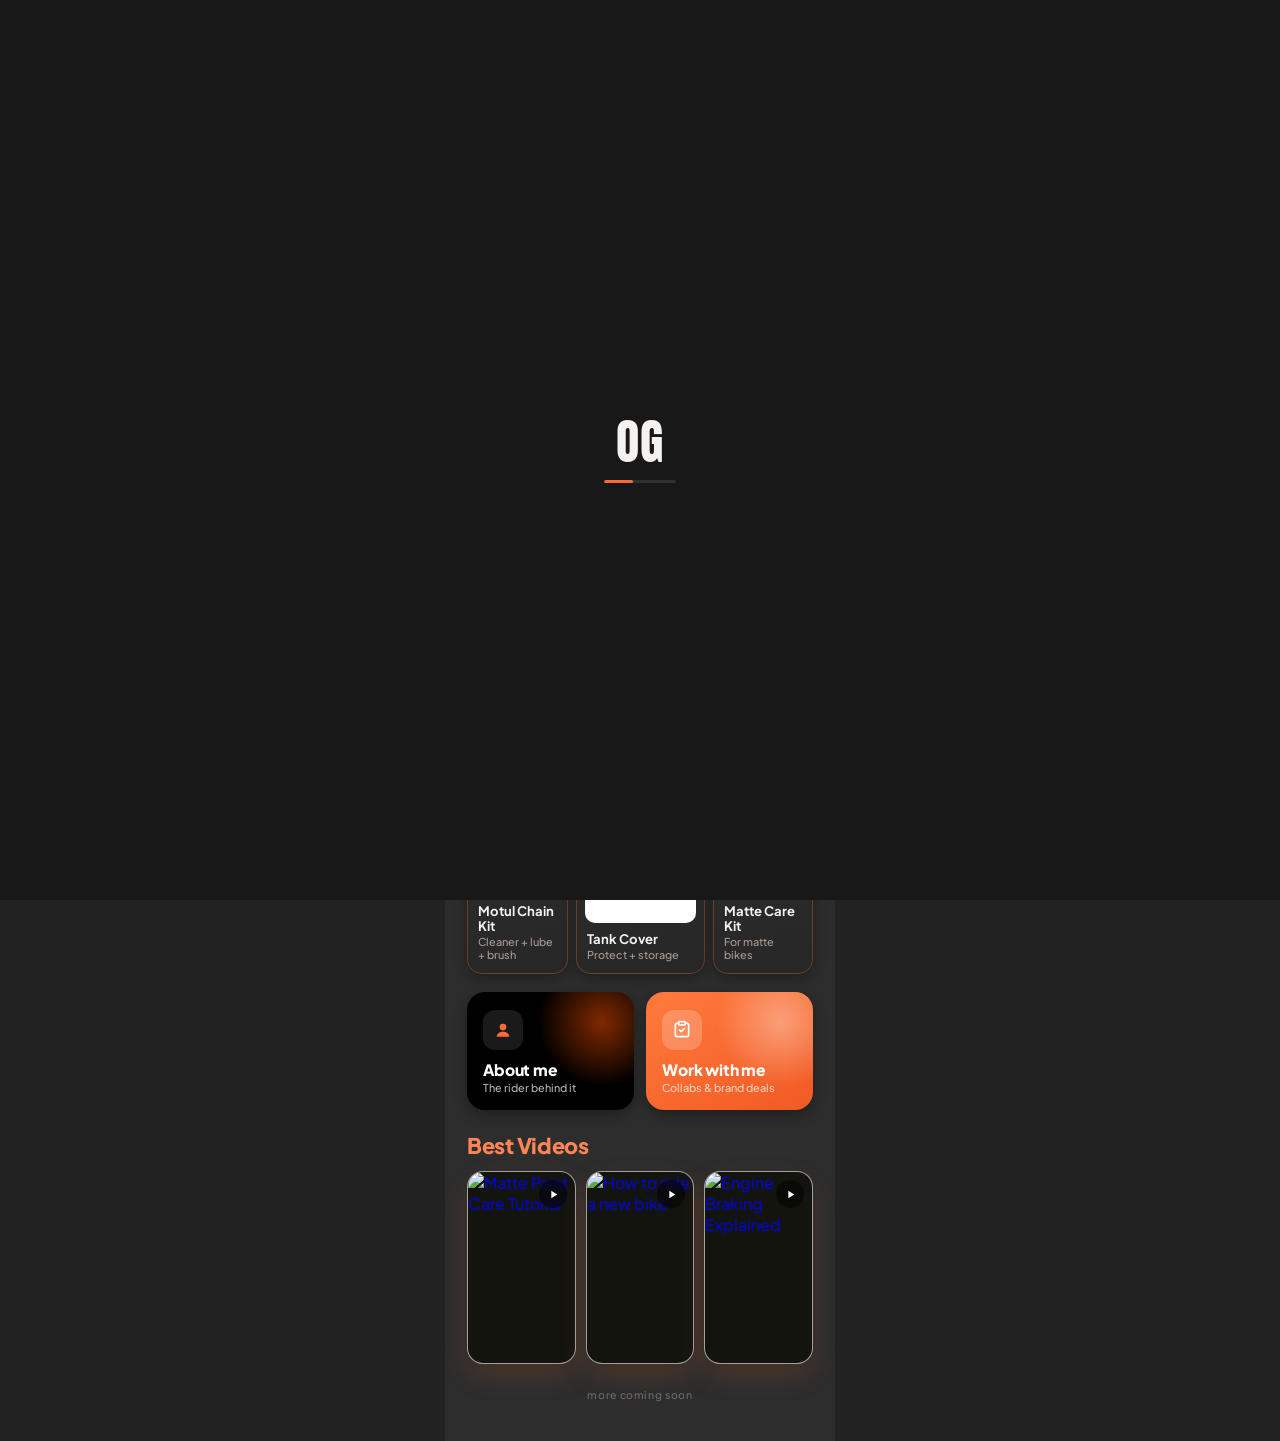
==== src/index.html @ fad9e883 "Add files via upload" ====
<!DOCTYPE html>
<html lang="en">
<head>
<meta charset="UTF-8" />
<meta name="viewport" content="width=device-width, initial-scale=1.0" />
<link rel="stylesheet" href="style.css?v=20261026">
<title>OG Ladka — Links</title>
<meta name="description" content="OG Ladka — bikes, simplified. Gear, guides & links for Indian riders." />
<link rel="preload" as="image" href="images/33-first-service-checklist-og-ladka.webp" fetchpriority="high" />
<link rel="preload" as="image" href="images/33-first-service-checklist-hair.webp" />
<link rel="preconnect" href="https://fonts.googleapis.com" />
<link rel="preconnect" href="https://fonts.gstatic.com" crossorigin />
<link href="https://fonts.googleapis.com/css2?family=Anton&family=Plus+Jakarta+Sans:wght@400;500;600;700;800&display=swap" rel="stylesheet" />
<script async src="https://www.googletagmanager.com/gtag/js?id=G-GYS2RWZJ4T"></script>
<script>
  window.dataLayer = window.dataLayer || [];
  function gtag(){dataLayer.push(arguments);}
  gtag('js', new Date());
  gtag('config', 'G-GYS2RWZJ4T', { send_page_view: true });
</script>
<script>
  (function(c,l,a,r,i,t,y){
    c[a]=c[a]||function(){(c[a].q=c[a].q||[]).push(arguments)};
    t=l.createElement(r);t.async=1;t.src="https://www.clarity.ms/tag/"+i;
    y=l.getElementsByTagName(r)[0];y.parentNode.insertBefore(t,y);
  })(window,document,"clarity","script","xbnj8ij4lf");
</script>
<style id="loader-critical">
  #og-loader{position:fixed;inset:0;z-index:10000;display:grid;place-items:center;align-content:center;gap:14px;background:#fff;transition:opacity .35s ease,visibility .35s ease}
  body[data-theme="dark"] #og-loader{background:#181818}
  #og-loader.done{opacity:0;visibility:hidden}
  html.is-loading,html.is-loading body{overflow:hidden}
</style>
</head>
<body>
<!-- Loading screen: covers the page until the hero images and fonts are ready (app.js removes it) -->
<div id="og-loader" aria-hidden="true"><div class="ogl-mark">OG</div><div class="ogl-bar"><span></span></div></div>
<script>
  /* set the theme before first paint so the loader is the right colour */
  (function () { var hour = new Date().getHours(); var isDay = hour >= 6 && hour < 18;
    document.body.setAttribute("data-theme", isDay ? "light" : "dark");
    document.documentElement.classList.add("is-loading");
    setTimeout(function () { var l = document.getElementById("og-loader");
      if (l) { l.classList.add("done"); document.documentElement.classList.remove("is-loading"); } }, 6500); })();
</script>
<main class="wrap">
<div id="home-panel">

  <!-- ===== HERO ===== -->
  <section class="hero hero-ad festive">
    <!-- NAVRATRI (off): festive bits are tagged .nv; add class="navratri" to <body> to switch them back on -->
    <div class="nv nv-lights" aria-hidden="true"></div>
    <!-- NAVRATRI: garba dancers on both slopes of the arch, behind the photo -->
    <div class="nv garba-ring" aria-hidden="true">
      <svg width="0" height="0" style="position:absolute"><defs><g id="gb-man"><path d="M25 29 Q13.5 25.5 15 10.5" fill="none" stroke="currentColor" stroke-width="4.4" stroke-linecap="round" stroke-linejoin="round"/><path d="M35 29 Q46.5 25.5 45 10.5" fill="none" stroke="currentColor" stroke-width="4.4" stroke-linecap="round" stroke-linejoin="round"/><path d="M13 13 L33.5 -6.5" fill="none" stroke="currentColor" stroke-width="2.4" stroke-linecap="round"/><path d="M47 13 L26.5 -6.5" fill="none" stroke="currentColor" stroke-width="2.4" stroke-linecap="round"/><circle cx="30" cy="20" r="6"/><path d="M22.6 18.5 C22 10.5 26 8 30.5 8 C36 8 39 11 38.6 18 C35 15.5 26 15.5 22.6 18.5 Z"/><path d="M23.5 12.5 C17 12.5 14 16.5 13.5 23 C16.5 19.5 19.5 17.5 23.5 17.2 Z"/><path d="M23.5 27 Q30 24.5 36.5 27 L35 44 L25 44 Z"/><path d="M25 42.5 L35 42.5 C39.5 49 43.5 55 47.5 63 Q42.5 60.5 38.5 63.5 Q34 61 30 64 Q25.5 61 21.5 64 Q17 61 12.5 63.5 C16.5 55 20.5 49 25 42.5 Z"/><path d="M27 62 L25 76 L26.5 89.5" fill="none" stroke="currentColor" stroke-width="5" stroke-linecap="round" stroke-linejoin="round"/><path d="M33.5 62 L42.5 70.5 L37.5 79.5" fill="none" stroke="currentColor" stroke-width="5" stroke-linecap="round" stroke-linejoin="round"/><path d="M26.5 89.5 L31.5 90" fill="none" stroke="currentColor" stroke-width="4" stroke-linecap="round"/><path d="M37.5 79.5 L41.5 82.5" fill="none" stroke="currentColor" stroke-width="4" stroke-linecap="round"/></g><g id="gb-woman"><path d="M25 29 Q13.5 25.5 15 10.5" fill="none" stroke="currentColor" stroke-width="4.4" stroke-linecap="round" stroke-linejoin="round"/><path d="M35 29 Q46.5 25.5 45 10.5" fill="none" stroke="currentColor" stroke-width="4.4" stroke-linecap="round" stroke-linejoin="round"/><path d="M13 13 L33.5 -6.5" fill="none" stroke="currentColor" stroke-width="2.4" stroke-linecap="round"/><path d="M47 13 L26.5 -6.5" fill="none" stroke="currentColor" stroke-width="2.4" stroke-linecap="round"/><circle cx="30.5" cy="19" r="6.2"/><circle cx="24.6" cy="16.2" r="3.3"/><path d="M24 26.5 Q30 24 36 26.5 L34 42.5 L26 42.5 Z"/><path d="M26 41 L34 41 C42 52 50 64 57 79 Q52.5 78.5 48.5 82 Q43.5 80 39 84.5 Q34 82.5 29.5 86.5 Q24.5 84.5 20 87.5 Q15 86 10.5 88.5 Q7 87.5 3 89 C9 70 17 54 26 41 Z"/></g></defs></svg>
      <span class="gd gd-l1"><svg viewBox="0 -10 60 106"><use href="#gb-man"/></svg></span>
      <span class="gd gd-l2"><svg viewBox="0 -10 60 106"><use href="#gb-woman" transform="matrix(-1 0 0 1 60 0)"/></svg></span>
      <span class="gd gd-l3"><svg viewBox="0 -10 60 106"><use href="#gb-man"/></svg></span>
      <span class="gd gd-r1"><svg viewBox="0 -10 60 106"><use href="#gb-man" transform="matrix(-1 0 0 1 60 0)"/></svg></span>
      <span class="gd gd-r2"><svg viewBox="0 -10 60 106"><use href="#gb-woman"/></svg></span>
      <span class="gd gd-r3"><svg viewBox="0 -10 60 106"><use href="#gb-man" transform="matrix(-1 0 0 1 60 0)"/></svg></span>
    </div>
    <!-- HERO = latest video. Change the headline, image and reel link for each new video (ad-top--left = left-aligned type),
         and add the video to the Video Links page. -->
    <div class="ad-top ad-top--left">
      <p class="ad-head">
        <span class="ad-l1">Your first service</span>
        <span class="ad-l2">checklist</span>
      </p>
      <a class="ad-cta" href="https://www.instagram.com/reel/De69I2npkMJ/" target="_blank" rel="noopener" data-label="Hero: Watch Latest Reel" data-category="Hero">
        Watch latest reel
        <svg viewBox="0 0 24 24" aria-hidden="true"><path d="M8 5.5v13l11-6.5z"/></svg>
      </a>
    </div>
    <div class="hero-smoke" aria-hidden="true">
      <span class="smoke s1"></span>
      <span class="smoke s2"></span>
      <span class="smoke s3"></span>
      <span class="smoke s4"></span>
    </div>
    <span class="hero-glow" aria-hidden="true"></span>
    <div class="ad-figure">
      <img class="ad-photo" fetchpriority="high" src="images/33-first-service-checklist-og-ladka.webp" alt="Hemansu Singh holding a checklist beside his Royal Enfield Classic 350" />
      <img class="ad-hair" fetchpriority="high" src="images/33-first-service-checklist-hair.webp" alt="" aria-hidden="true" />
    </div>
    <nav class="home-socials">
      <a href="https://instagram.com/ogladkaa" target="_blank" rel="noopener" data-label="Social: Instagram" data-category="Social" aria-label="Instagram"><svg viewBox="0 0 24 24" fill="none" stroke="currentColor" stroke-width="2" stroke-linecap="round" stroke-linejoin="round"><rect x="2" y="2" width="20" height="20" rx="5"/><circle cx="12" cy="12" r="4"/><circle cx="17.5" cy="6.5" r="1.2" fill="currentColor" stroke="none"/></svg></a>
      <a href="https://www.youtube.com/@Ogladkaa" target="_blank" rel="noopener" data-label="Social: YouTube" data-category="Social" aria-label="YouTube"><svg width="24" height="24" viewBox="0 0 24 24" fill="currentColor"><path d="M23.5 6.2a3.02 3.02 0 00-2.12-2.14C19.5 3.55 12 3.55 12 3.55s-7.5 0-9.38.51A3.02 3.02 0 00.5 6.2C0 8.08 0 12 0 12s0 3.92.5 5.8a3.02 3.02 0 002.12 2.14c1.88.51 9.38.51 9.38.51s7.5 0 9.38-.51a3.02 3.02 0 002.12-2.14C24 15.92 24 12 24 12s0-3.92-.5-5.8zM9.55 15.57V8.43L15.82 12l-6.27 3.57z"/></svg></a>
    </nav>
    <nav class="home-ask">
      <a href="#question" onclick="showQuestion(event)" data-label="Nav: Ask a Question" data-category="Navigation" aria-label="Ask a question"><svg viewBox="0 0 24 24" fill="none" stroke="currentColor" stroke-width="2.2" stroke-linecap="round" stroke-linejoin="round"><path d="M9.5 9a2.5 2.5 0 013.5-2.3c1 .4 1.5 1.3 1.5 2.3 0 1.7-2.5 2-2.5 4"/><circle cx="12" cy="17.5" r="0.6" fill="currentColor" stroke="none"/></svg></a>
    </nav>
  </section>

  <!-- ===== PEACH SHEET with center ARCH ===== -->
  <div class="arch" aria-hidden="true">
    <svg width="24" height="24" viewBox="0 0 440 120" preserveAspectRatio="none">
      <path d="M0,120 L0,110 Q220,-40 440,110 L440,120 Z" fill="#ffd9c7"/>
    </svg>
    <!-- NAVRATRI: marigold swags tied along the arch, same style as the top toran -->
    <svg class="nv arch-garland" viewBox="0 0 440 120" preserveAspectRatio="none">
      <path class="g-o" d="M0,110 Q44,110 88,62 M88,62 Q132,74 176,38 M176,38 Q220,62 264,38 M264,38 Q308,74 352,62 M352,62 Q396,110 440,110"/>
      <path class="g-y" d="M0,110 Q44,110 88,62 M88,62 Q132,74 176,38 M176,38 Q220,62 264,38 M264,38 Q308,74 352,62 M352,62 Q396,110 440,110"/>
      <path class="g-c" d="M0,110 Q44,110 88,62 M88,62 Q132,74 176,38 M176,38 Q220,62 264,38 M264,38 Q308,74 352,62 M352,62 Q396,110 440,110"/>
    </svg>
    <span class="nv arch-knot k1"><svg viewBox="-8 -6 16 24"><path transform="rotate(-14)" d="M0 2C-3.2 6-3.2 12 0 16C3.2 12 3.2 6 0 2Z" fill="#5C8A3A"/><path transform="rotate(14)" d="M0 2C-3.2 6-3.2 12 0 16C3.2 12 3.2 6 0 2Z" fill="#5C8A3A"/><circle r="3.6" fill="#E9562B"/></svg></span>
    <span class="nv arch-knot k2"><svg viewBox="-8 -6 16 24"><path transform="rotate(-14)" d="M0 2C-3.2 6-3.2 12 0 16C3.2 12 3.2 6 0 2Z" fill="#5C8A3A"/><path transform="rotate(14)" d="M0 2C-3.2 6-3.2 12 0 16C3.2 12 3.2 6 0 2Z" fill="#5C8A3A"/><circle r="3.6" fill="#E9562B"/></svg></span>
    <span class="nv arch-knot k3"><svg viewBox="-8 -6 16 24"><path transform="rotate(-14)" d="M0 2C-3.2 6-3.2 12 0 16C3.2 12 3.2 6 0 2Z" fill="#5C8A3A"/><path transform="rotate(14)" d="M0 2C-3.2 6-3.2 12 0 16C3.2 12 3.2 6 0 2Z" fill="#5C8A3A"/><circle r="3.6" fill="#E9562B"/></svg></span>
    <span class="nv arch-knot k4"><svg viewBox="-8 -6 16 24"><path transform="rotate(-14)" d="M0 2C-3.2 6-3.2 12 0 16C3.2 12 3.2 6 0 2Z" fill="#5C8A3A"/><path transform="rotate(14)" d="M0 2C-3.2 6-3.2 12 0 16C3.2 12 3.2 6 0 2Z" fill="#5C8A3A"/><circle r="3.6" fill="#E9562B"/></svg></span>
  </div>
  <section class="sheet">
    <div class="sheet-tex" aria-hidden="true"></div>

    <div class="identity reveal">
      <h1 class="id-name">Hemansu Singh</h1>
      <p class="id-role">Automotive content creator · Bengaluru</p>
      <div class="id-bottom">
        <div class="id-stats">
          <span class="stat">
            <svg width="24" height="24" class="stat-ico" viewBox="0 0 24 24" fill="currentColor"><circle cx="12" cy="8" r="4.2"/><path d="M4 20c0-4 3.6-6.5 8-6.5s8 2.5 8 6.5z"/></svg>
            <b class="live-count" data-start="76965" data-step="1" data-interval="5000">0</b>
          </span>
          <span class="stat-dot"></span>
          <span class="stat">
            <svg class="stat-ico stat-ico-green" viewBox="0 0 24 24" fill="none" stroke="currentColor" stroke-width="2.4" stroke-linecap="round" stroke-linejoin="round"><path d="M3 17l5-5 3 3 5-6"/><path d="M17 6h4v4"/></svg>
            <b class="count" data-target="2200000" data-suffix="M" data-div="1000000" data-decimals="1">0</b>
          </span>
          <span class="stat-dot"></span>
          <span class="stat">
            <svg class="stat-ico" viewBox="0 0 24 24" fill="none" stroke="currentColor" stroke-width="1.7" stroke-linecap="round" stroke-linejoin="round"><circle cx="5" cy="16.5" r="3.3"/><circle cx="19" cy="16.5" r="3.3"/><path d="M5 16.5l3-5.5h6.5l1.5 3"/><path d="M8 11l-1.3-2.3H4.5"/><path d="M14.5 11h3l1.5 5.5"/><path d="M14.5 11l1.5-2.5h2.2"/></svg>
            <b class="count" data-target="5" data-suffix="+ yrs">0</b>
          </span>
        </div>
        <a class="offer-btn" href="#video-links" onclick="showAnnouncement(event)" data-label="Nav: Video Links" data-category="Video Links" aria-label="Links from my videos"><svg viewBox="0 0 24 24" fill="none" stroke="currentColor" stroke-width="2.2" stroke-linecap="round" stroke-linejoin="round" aria-hidden="true"><path d="M10 13.5a4.5 4.5 0 006.4.2l2.8-2.8a4.5 4.5 0 00-6.4-6.4l-1.2 1.2"/><path d="M14 10.5a4.5 4.5 0 00-6.4-.2l-2.8 2.8a4.5 4.5 0 006.4 6.4l1.2-1.2"/></svg></a>
      </div>
    </div>

    <!-- FEATURE: Guide -->
    <a class="guide-btn reveal" href="#guide-access" onclick="showAccess(event)" data-label="Guide: Unlock Free Guide" data-category="Guide">
      <span class="corner-bow" aria-hidden="true">
        <span class="cb-loop cb-loop-l"></span>
        <span class="cb-loop cb-loop-r"></span>
        <span class="cb-tail cb-tail-l"></span>
        <span class="cb-tail cb-tail-r"></span>
        <span class="cb-knot"></span>
      </span>
      <span class="guide-txt">
        <span class="guide-eyebrow">For new riders</span>
        <span class="guide-t">Unlock your free guide</span>
        <span class="guide-s">The basics every new rider should know</span>
      </span>
    </a>

    <!-- SHOP -->
    <div class="sec-head reveal">
      <div class="sec-head-txt">
        <h2>Shop</h2>
      </div>
      <a class="pill" href="#shop" onclick="showShop(event)" data-label="Nav: Shop" data-category="Navigation"><span class="chev"><svg width="24" height="24" viewBox="0 0 24 24"><path d="M9 6l6 6-6 6"/></svg></span></a>
    </div>

    <div class="bento reveal">
      <a class="tile" href="https://amzn.to/4uI1OPM" target="_blank" rel="noopener sponsored" data-label="Product: Motul Chain Kit" data-category="Shop">
        <div class="pimg"><img loading="lazy" decoding="async" src="images/02-motul-chain-cleaner-and-lube.webp" alt="Motul chain cleaner and lube" /></div>
        <div class="tinfo"><div class="ttl">Motul Chain Kit</div><div class="sub">Cleaner + lube + brush</div></div>
      </a>
      <a class="tile" href="https://amzn.to/4txp7uK" target="_blank" rel="noopener sponsored" data-label="Product: Tank Cover" data-category="Shop">
        <div class="pimg"><img loading="lazy" decoding="async" src="images/03-motorcycle-tank-cover.webp" alt="Motorcycle tank cover" /></div>
        <div class="tinfo"><div class="ttl">Tank Cover</div><div class="sub">Protect + storage</div></div>
      </a>
      <a class="tile" href="https://shorturl.at/6VX7N" target="_blank" rel="noopener sponsored" data-label="Product: Matte Care Kit" data-category="Shop">
        <div class="pimg"><img loading="lazy" decoding="async" src="images/04-wavex-matte-finish-kit.webp" alt="Wavex matte finish kit" /></div>
        <div class="tinfo"><div class="ttl">Matte Care Kit</div><div class="sub">For matte bikes</div></div>
      </a>
    </div>

    <!-- DUAL: About + Reels bento row -->
    <div class="dual-row reveal">
      <a class="mini-card mini-about" href="#about" onclick="showAbout(event)" data-label="Nav: About Me" data-category="Navigation">
        <span class="mini-glow" aria-hidden="true"></span>
        <span class="mini-ico">
          <svg width="24" height="24" viewBox="0 0 24 24" fill="currentColor"><circle cx="12" cy="8.5" r="4"/><path d="M4.5 20c0-3.6 3.4-6 7.5-6s7.5 2.4 7.5 6z"/></svg>
        </span>
        <span class="mini-label">About me</span>
        <span class="mini-sub">The rider behind it</span>
      </a>
      <a class="mini-card mini-work" href="#work" onclick="showWork(event)" data-label="Nav: Work With Me" data-category="Navigation">
        <span class="mini-glow" aria-hidden="true"></span>
        <span class="mini-ico">
          <svg viewBox="0 0 24 24" fill="none" stroke="currentColor" stroke-width="2" stroke-linecap="round" stroke-linejoin="round"><path d="M16 4h2a2 2 0 012 2v12a2 2 0 01-2 2H6a2 2 0 01-2-2V6a2 2 0 012-2h2"/><rect x="8" y="2" width="8" height="4" rx="1"/><path d="M9 12l2 2 4-4"/></svg>
        </span>
        <span class="mini-label">Work with me</span>
        <span class="mini-sub">Collabs &amp; brand deals</span>
      </a>
    </div>

    <div class="sec-head reveal">
      <div class="sec-head-txt">
        <h2>Best Videos</h2>
      </div>
    </div>

    <div class="vids-grid reveal">
      <a class="vid" href="https://www.instagram.com/reel/DVObL38CSEV/" target="_blank" rel="noopener" data-label="Video: Matte Paint Care" data-category="Video">
        <div class="thumb"><img loading="lazy" decoding="async" src="images/05-matte-paint-care-tutorial.webp" alt="Matte Paint Care Tutorial" />
          <span class="play"><svg width="24" height="24" viewBox="0 0 24 24"><path d="M8 5v14l11-7z"/></svg></span></div>
      </a>
      <a class="vid" href="https://www.instagram.com/reel/DV82v9BjSC2/" target="_blank" rel="noopener" data-label="Video: How to Ride a New Bike" data-category="Video">
        <div class="thumb"><img loading="lazy" decoding="async" src="images/06-how-to-ride-a-new-bike.webp" alt="How to ride a new bike" />
          <span class="play"><svg width="24" height="24" viewBox="0 0 24 24"><path d="M8 5v14l11-7z"/></svg></span></div>
      </a>
      <a class="vid" href="https://www.instagram.com/reel/DUyRCN9Es59/" target="_blank" rel="noopener" data-label="Video: Engine Braking Explained" data-category="Video">
        <div class="thumb"><img loading="lazy" decoding="async" src="images/07-engine-braking-explained.webp" alt="Engine Braking Explained" />
          <span class="play"><svg width="24" height="24" viewBox="0 0 24 24"><path d="M8 5v14l11-7z"/></svg></span></div>
      </a>
    </div>

    <p class="foot foot-soon"><span class="nv-off">more coming soon</span><span class="nv nv-greet">Happy Navratri, riders!</span></p>
  </section>

</div>

<!-- ===== ACCESS / GUIDE FORM PANEL ===== -->
<div id="access-panel">
  <div class="nv nv-lights" aria-hidden="true"></div>
  <a class="guide-back" href="#home" onclick="showHome(event)" data-label="Nav: Back to Home" data-category="Navigation"><svg width="24" height="24" viewBox="0 0 24 24"><path d="M15 18l-6-6 6-6"/></svg> Back to home</a>
  <div id="access-form">
    <div class="access-hero reveal"><div class="eyebrow">Free Guide</div><h2>Get your free beginner's guide</h2><p>I'll send the guide straight to your email.</p></div>
    <div class="field reveal"><label>Name <span class="req">*</span></label><input type="text" id="f-name" placeholder="Your name" autocomplete="name" /><div class="err">Please enter your name.</div></div>
    <div class="field reveal"><label>Email <span class="req">*</span></label><input type="email" id="f-email" placeholder="you@gmail.com" autocomplete="email" /><div class="err">Please enter a valid Gmail address (ending in @gmail.com).</div></div>
    <div class="field reveal"><label>Bike Brand &amp; Model <span class="req">*</span></label><input type="text" id="f-bike" placeholder="e.g. Royal Enfield Classic 350" /><div class="err">Please enter your bike brand and model.</div></div>
    <button class="submit-btn reveal" id="f-submit" disabled onclick="submitAccess()" data-label="Guide: Submit Request" data-category="Guide">Get My Free Guide</button>
  </div>
  <div id="access-success">
    <div class="check"><svg width="24" height="24" viewBox="0 0 24 24"><path d="M5 13l4 4L19 7"/></svg></div>
    <h2>You're all set! &#127949;</h2>
    <p>Your guide is on its way — check <span class="email-hl" id="success-email">your inbox</span> in a few minutes.</p>
    <p>If you don't see it, take a peek in your spam or Promotions tab.</p>
  </div>
</div>

<!-- ===== ABOUT PANEL ===== -->
<div id="about-panel">
  <section class="hero hero-about festive">
    <div class="nv nv-lights" aria-hidden="true"></div>
    <span class="hero-watermark" aria-hidden="true">OG</span>
    <div class="hero-smoke" aria-hidden="true">
      <span class="smoke s1"></span>
      <span class="smoke s2"></span>
      <span class="smoke s3"></span>
      <span class="smoke s4"></span>
    </div>
    <span class="hero-glow about-glow-layer" aria-hidden="true"></span>
    <img loading="lazy" decoding="async" class="about-photo" src="images/08-hemansu-singh-og-ladka.webp" alt="Hemansu Singh — OG Ladka" />
    <nav class="about-socials">
      <a href="#home" onclick="showHome(event)" data-label="Nav: Back to Home" data-category="Navigation" aria-label="Back"><svg viewBox="0 0 24 24" fill="none" stroke="currentColor" stroke-width="2.2" stroke-linecap="round" stroke-linejoin="round"><path d="M15 18l-6-6 6-6"/></svg></a>
      <a href="https://instagram.com/ogladkaa" target="_blank" rel="noopener" data-label="Social: Instagram" data-category="Social" aria-label="Instagram"><svg viewBox="0 0 24 24" fill="none" stroke="currentColor" stroke-width="2" stroke-linecap="round" stroke-linejoin="round"><rect x="2" y="2" width="20" height="20" rx="5"/><circle cx="12" cy="12" r="4"/><circle cx="17.5" cy="6.5" r="1.2" fill="currentColor" stroke="none"/></svg></a>
      <a href="https://www.youtube.com/@Ogladkaa" target="_blank" rel="noopener" data-label="Social: YouTube" data-category="Social" aria-label="YouTube"><svg width="24" height="24" viewBox="0 0 24 24" fill="currentColor"><path d="M23.5 6.2a3.02 3.02 0 00-2.12-2.14C19.5 3.55 12 3.55 12 3.55s-7.5 0-9.38.51A3.02 3.02 0 00.5 6.2C0 8.08 0 12 0 12s0 3.92.5 5.8a3.02 3.02 0 002.12 2.14c1.88.51 9.38.51 9.38.51s7.5 0 9.38-.51a3.02 3.02 0 002.12-2.14C24 15.92 24 12 24 12s0-3.92-.5-5.8zM9.55 15.57V8.43L15.82 12l-6.27 3.57z"/></svg></a>
    </nav>
    <nav class="home-ask about-ask">
      <a href="#question" onclick="showQuestion(event)" data-label="Nav: Ask a Question" data-category="Navigation" aria-label="Ask a question"><svg viewBox="0 0 24 24" fill="none" stroke="currentColor" stroke-width="2.2" stroke-linecap="round" stroke-linejoin="round"><path d="M9.5 9a2.5 2.5 0 013.5-2.3c1 .4 1.5 1.3 1.5 2.3 0 1.7-2.5 2-2.5 4"/><circle cx="12" cy="17.5" r="0.6" fill="currentColor" stroke="none"/></svg></a>
    </nav>
    <div class="about-arch" aria-hidden="true">
      <svg width="24" height="24" viewBox="0 0 440 120" preserveAspectRatio="none">
        <path d="M0,120 L0,110 Q220,-40 440,110 L440,120 Z" fill="#ffd9c7"/>
      </svg>
      <svg class="nv arch-garland" viewBox="0 0 440 120" preserveAspectRatio="none">
        <path class="g-o" d="M0,110 Q44,110 88,62 M88,62 Q132,74 176,38 M176,38 Q220,62 264,38 M264,38 Q308,74 352,62 M352,62 Q396,110 440,110"/>
        <path class="g-y" d="M0,110 Q44,110 88,62 M88,62 Q132,74 176,38 M176,38 Q220,62 264,38 M264,38 Q308,74 352,62 M352,62 Q396,110 440,110"/>
        <path class="g-c" d="M0,110 Q44,110 88,62 M88,62 Q132,74 176,38 M176,38 Q220,62 264,38 M264,38 Q308,74 352,62 M352,62 Q396,110 440,110"/>
      </svg>
      <span class="nv arch-knot k1"><svg viewBox="-8 -6 16 24"><path transform="rotate(-14)" d="M0 2C-3.2 6-3.2 12 0 16C3.2 12 3.2 6 0 2Z" fill="#5C8A3A"/><path transform="rotate(14)" d="M0 2C-3.2 6-3.2 12 0 16C3.2 12 3.2 6 0 2Z" fill="#5C8A3A"/><circle r="3.6" fill="#E9562B"/></svg></span>
      <span class="nv arch-knot k2"><svg viewBox="-8 -6 16 24"><path transform="rotate(-14)" d="M0 2C-3.2 6-3.2 12 0 16C3.2 12 3.2 6 0 2Z" fill="#5C8A3A"/><path transform="rotate(14)" d="M0 2C-3.2 6-3.2 12 0 16C3.2 12 3.2 6 0 2Z" fill="#5C8A3A"/><circle r="3.6" fill="#E9562B"/></svg></span>
      <span class="nv arch-knot k3"><svg viewBox="-8 -6 16 24"><path transform="rotate(-14)" d="M0 2C-3.2 6-3.2 12 0 16C3.2 12 3.2 6 0 2Z" fill="#5C8A3A"/><path transform="rotate(14)" d="M0 2C-3.2 6-3.2 12 0 16C3.2 12 3.2 6 0 2Z" fill="#5C8A3A"/><circle r="3.6" fill="#E9562B"/></svg></span>
      <span class="nv arch-knot k4"><svg viewBox="-8 -6 16 24"><path transform="rotate(-14)" d="M0 2C-3.2 6-3.2 12 0 16C3.2 12 3.2 6 0 2Z" fill="#5C8A3A"/><path transform="rotate(14)" d="M0 2C-3.2 6-3.2 12 0 16C3.2 12 3.2 6 0 2Z" fill="#5C8A3A"/><circle r="3.6" fill="#E9562B"/></svg></span>
    </div>
  </section>

  <section class="sheet about-sheet">
    <div class="sheet-tex" aria-hidden="true"></div>

    <h1 class="about-greet reveal">Glad you're here.</h1>

    <div class="intro-card reveal">
      <p>I started OG Ladka because most riders never get straight answers about their bikes. So I made this space — simple maintenance tips, honest gear reviews, and everything I wish someone had told me when I started riding.</p>
      <p>Hello! I'm Hemansu Singh, a 22 y/o living in Bengaluru. My love for bikes started back in 2021 — my first ride was a Pulsar 150cc, obviously not mine, but my father's first bike. Somewhere between those rides, it stopped being just a machine. Slowly, I felt I was made for bikes. Today I proudly own a Classic 350, which I brought home in October 2025.</p>
      <p>What you'll find here isn't just tips and reviews — it's everything I learned the hard way, so you don't have to. I break down what most people gatekeep, explain the "why" behind every bit of advice, and treat your bike like it's my own. If it saves you one bad decision or one wasted rupee, I've done my job.</p>
    </div>

    <div class="sec-head reveal">
      <div class="sec-head-txt">
        <span class="sec-eyebrow"></span>
        <h2>What I Ride?</h2>
      </div>
    </div>

    <div class="ride-grid reveal">
      <div class="ride-card">
        <div class="ride-img"><img loading="lazy" decoding="async" src="images/09-royal-enfield-classic-350.webp" alt="Royal Enfield Classic 350" /></div>
        <span class="ride-name">Classic 350</span>
      </div>
      <div class="ride-card">
        <div class="ride-img"><img loading="lazy" decoding="async" src="images/10-bajaj-pulsar-150.webp" alt="Bajaj Pulsar 150" /></div>
        <span class="ride-name">Pulsar 150</span>
      </div>
      <div class="ride-card">
        <div class="ride-img"><img loading="lazy" decoding="async" src="images/11-tvs-jupiter-110.webp" alt="TVS Jupiter 110" /></div>
        <span class="ride-name">Jupiter 110</span>
      </div>
    </div>

    <p class="foot foot-soon"><span class="nv-off">more coming soon</span><span class="nv nv-greet">Happy Navratri, riders!</span></p>
  </section>
</div>

<!-- ===== SHOP PANEL ===== -->
<div id="shop-panel">
  <section class="hero hero-shop festive">
    <div class="nv nv-lights" aria-hidden="true"></div>
    <span class="hero-watermark" aria-hidden="true">OG</span>
    <div class="hero-smoke" aria-hidden="true">
      <span class="smoke s1"></span>
      <span class="smoke s2"></span>
      <span class="smoke s3"></span>
      <span class="smoke s4"></span>
    </div>
    <span class="shop-glow" aria-hidden="true"></span>
    <img loading="lazy" decoding="async" class="shop-photo" src="images/12-hemansu-singh-with-a-package-og-ladka.webp" alt="Hemansu Singh with a package — OG Ladka" />
    <nav class="home-socials shop-socials">
      <a href="#home" onclick="showHome(event)" data-label="Nav: Back to Home" data-category="Navigation" aria-label="Back"><svg viewBox="0 0 24 24" fill="none" stroke="currentColor" stroke-width="2.2" stroke-linecap="round" stroke-linejoin="round"><path d="M15 18l-6-6 6-6"/></svg></a>
      <a href="https://instagram.com/ogladkaa" target="_blank" rel="noopener" data-label="Social: Instagram" data-category="Social" aria-label="Instagram"><svg viewBox="0 0 24 24" fill="none" stroke="currentColor" stroke-width="2" stroke-linecap="round" stroke-linejoin="round"><rect x="2" y="2" width="20" height="20" rx="5"/><circle cx="12" cy="12" r="4"/><circle cx="17.5" cy="6.5" r="1.2" fill="currentColor" stroke="none"/></svg></a>
      <a href="https://www.youtube.com/@Ogladkaa" target="_blank" rel="noopener" data-label="Social: YouTube" data-category="Social" aria-label="YouTube"><svg width="24" height="24" viewBox="0 0 24 24" fill="currentColor"><path d="M23.5 6.2a3.02 3.02 0 00-2.12-2.14C19.5 3.55 12 3.55 12 3.55s-7.5 0-9.38.51A3.02 3.02 0 00.5 6.2C0 8.08 0 12 0 12s0 3.92.5 5.8a3.02 3.02 0 002.12 2.14c1.88.51 9.38.51 9.38.51s7.5 0 9.38-.51a3.02 3.02 0 002.12-2.14C24 15.92 24 12 24 12s0-3.92-.5-5.8zM9.55 15.57V8.43L15.82 12l-6.27 3.57z"/></svg></a>
    </nav>
    <nav class="home-ask shop-ask">
      <a href="#question" onclick="showQuestion(event)" data-label="Nav: Ask a Question" data-category="Navigation" aria-label="Ask a question"><svg viewBox="0 0 24 24" fill="none" stroke="currentColor" stroke-width="2.2" stroke-linecap="round" stroke-linejoin="round"><path d="M9.5 9a2.5 2.5 0 013.5-2.3c1 .4 1.5 1.3 1.5 2.3 0 1.7-2.5 2-2.5 4"/><circle cx="12" cy="17.5" r="0.6" fill="currentColor" stroke="none"/></svg></a>
    </nav>
    <div class="shop-arch" aria-hidden="true">
      <svg width="24" height="24" viewBox="0 0 440 120" preserveAspectRatio="none">
        <path d="M0,120 L0,110 Q220,-40 440,110 L440,120 Z" fill="#ffd9c7"/>
      </svg>
      <svg class="nv arch-garland" viewBox="0 0 440 120" preserveAspectRatio="none">
        <path class="g-o" d="M0,110 Q44,110 88,62 M88,62 Q132,74 176,38 M176,38 Q220,62 264,38 M264,38 Q308,74 352,62 M352,62 Q396,110 440,110"/>
        <path class="g-y" d="M0,110 Q44,110 88,62 M88,62 Q132,74 176,38 M176,38 Q220,62 264,38 M264,38 Q308,74 352,62 M352,62 Q396,110 440,110"/>
        <path class="g-c" d="M0,110 Q44,110 88,62 M88,62 Q132,74 176,38 M176,38 Q220,62 264,38 M264,38 Q308,74 352,62 M352,62 Q396,110 440,110"/>
      </svg>
      <span class="nv arch-knot k1"><svg viewBox="-8 -6 16 24"><path transform="rotate(-14)" d="M0 2C-3.2 6-3.2 12 0 16C3.2 12 3.2 6 0 2Z" fill="#5C8A3A"/><path transform="rotate(14)" d="M0 2C-3.2 6-3.2 12 0 16C3.2 12 3.2 6 0 2Z" fill="#5C8A3A"/><circle r="3.6" fill="#E9562B"/></svg></span>
      <span class="nv arch-knot k2"><svg viewBox="-8 -6 16 24"><path transform="rotate(-14)" d="M0 2C-3.2 6-3.2 12 0 16C3.2 12 3.2 6 0 2Z" fill="#5C8A3A"/><path transform="rotate(14)" d="M0 2C-3.2 6-3.2 12 0 16C3.2 12 3.2 6 0 2Z" fill="#5C8A3A"/><circle r="3.6" fill="#E9562B"/></svg></span>
      <span class="nv arch-knot k3"><svg viewBox="-8 -6 16 24"><path transform="rotate(-14)" d="M0 2C-3.2 6-3.2 12 0 16C3.2 12 3.2 6 0 2Z" fill="#5C8A3A"/><path transform="rotate(14)" d="M0 2C-3.2 6-3.2 12 0 16C3.2 12 3.2 6 0 2Z" fill="#5C8A3A"/><circle r="3.6" fill="#E9562B"/></svg></span>
      <span class="nv arch-knot k4"><svg viewBox="-8 -6 16 24"><path transform="rotate(-14)" d="M0 2C-3.2 6-3.2 12 0 16C3.2 12 3.2 6 0 2Z" fill="#5C8A3A"/><path transform="rotate(14)" d="M0 2C-3.2 6-3.2 12 0 16C3.2 12 3.2 6 0 2Z" fill="#5C8A3A"/><circle r="3.6" fill="#E9562B"/></svg></span>
    </div>
  </section>

  <section class="shop-sheet">
    <div class="shop-count-wrap reveal">
      <div class="id-stats shop-count">
        <span class="stat">
          <svg class="stat-ico" viewBox="0 0 24 24" fill="none" stroke="currentColor" stroke-width="1.8" stroke-linecap="round" stroke-linejoin="round"><path d="M6 2L3 6v14a1 1 0 001 1h16a1 1 0 001-1V6l-3-4z"/><path d="M3 6h18"/><path d="M16 10a4 4 0 01-8 0"/></svg>
          <b class="count" data-target="17" data-suffix=" Products">0</b>
        </span>
        <span class="stat-dot"></span>
        <span class="stat">
          <svg class="stat-ico stat-ico-green" viewBox="0 0 24 24" fill="none" stroke="currentColor" stroke-width="2.2" stroke-linecap="round" stroke-linejoin="round"><path d="M9 12l2 2 4-4"/><path d="M12 3l2.3 1.6 2.8-.2 1 2.6 2.3 1.6-.9 2.6.9 2.6-2.3 1.6-1 2.6-2.8-.2L12 21l-2.3-1.6-2.8.2-1-2.6L3.6 15l.9-2.6-.9-2.6 2.3-1.6 1-2.6 2.8.2z"/></svg>
          <b>Trusted &amp; Verified</b>
        </span>
      </div>
      <button class="shop-search-btn" id="shopSearchBtn" onclick="toggleShopSearch()" aria-label="Search products">
        <svg viewBox="0 0 24 24" fill="none" stroke="currentColor" stroke-width="2.2" stroke-linecap="round" stroke-linejoin="round"><circle cx="11" cy="11" r="7"/><path d="M21 21l-4.3-4.3"/></svg>
      </button>
    </div>
    <div class="shop-search-row" id="shopSearchRow">
      <svg class="shop-search-ico" viewBox="0 0 24 24" fill="none" stroke="currentColor" stroke-width="2" stroke-linecap="round" stroke-linejoin="round"><circle cx="11" cy="11" r="7"/><path d="M21 21l-4.3-4.3"/></svg>
      <input type="text" id="shopSearchInput" placeholder="Search products..." oninput="filterShopProducts()" autocomplete="off" />
      <button class="shop-search-clear" id="shopSearchClear" onclick="clearShopSearch()" aria-label="Clear">
        <svg viewBox="0 0 24 24" fill="none" stroke="currentColor" stroke-width="2.2" stroke-linecap="round" stroke-linejoin="round"><path d="M18 6L6 18M6 6l12 12"/></svg>
      </button>
    </div>
    <div class="shop-hot" id="shopHot">
      <button class="hot-chip" onclick="hotSearch('shampoo')">Shampoo</button>
      <button class="hot-chip" onclick="hotSearch('polish')">Polish</button>
    </div>
    <p class="shop-noresults" id="shopNoResults">No products match your search.</p>
    <h3 class="shop-section-head reveal">Maintenance and Care</h3>
    <div class="bento reveal">
      <a class="tile" href="https://amzn.to/4uI1OPM" target="_blank" rel="noopener sponsored" data-label="Product: Motul Chain Kit" data-category="Shop" data-keywords="bike chain lube chain lube bike chain cleaner chain cleaner bike chain kit chain spray chain oil bike chain maintenance motorcycle chain lube chain cleaning motul">
        <div class="pimg"><img loading="lazy" decoding="async" src="images/02-motul-chain-cleaner-and-lube.webp" alt="Motul Chain Kit" /></div>
        <div class="tinfo"><div class="ttl">Motul Chain Kit</div><div class="sub">Cleaner + lube + brush</div></div>
      </a>
      <a class="tile" href="https://amzn.to/3Q7p23c" target="_blank" rel="noopener sponsored" data-label="Product: Aerol Silicone Spray" data-category="Shop" data-keywords="silicone spray silicone spray for bike bike silicone spray rubber spray bike polish spray plastic polish spray silicone lubricant bike maintenance spray rubber care spray silicone oil spray aerol shine gloss bike shine">
        <div class="pimg"><img loading="lazy" decoding="async" src="images/13-aerol-silicone-spray.webp" alt="Aerol Silicone Spray" /></div>
        <div class="tinfo"><div class="ttl">Aerol Silicone Spray</div><div class="sub">Multipurpose shine</div></div>
      </a>
      <a class="tile" href="https://shorturl.at/6VX7N" target="_blank" rel="noopener sponsored" data-label="Product: Matte Care Kit" data-category="Shop" data-keywords="matte bike polish matte bike cleaner matte paint care matte bike care matte polish matte paint cleaner bike polish for matte paint matte finish cleaner matte bike polish kit bike care kit matte shampoo shampoo bike shampoo wash bike wash">
        <div class="pimg"><img loading="lazy" decoding="async" src="images/04-wavex-matte-finish-kit.webp" alt="Matte Care Kit" /></div>
        <div class="tinfo"><div class="ttl">Matte Care Kit</div><div class="sub">For matte bikes</div></div>
      </a>
      <a class="tile" href="https://link.amazon/B016OZnJB" target="_blank" rel="noopener sponsored" data-label="Product: Fuel Additive" data-category="Shop" data-keywords="fuel additive bike fuel additive petrol additive fuel cleaner petrol cleaner engine cleaner fuel injector cleaner bike fuel cleaner petrol treatment fuel treatment liqui moly">
        <div class="pimg"><img loading="lazy" decoding="async" src="images/14-fuel-additive.webp" alt="Fuel Additive" /></div>
        <div class="tinfo"><div class="ttl">Fuel Additive</div><div class="sub">System cleaner</div></div>
      </a>
      <a class="tile" href="https://link.amazon/B01gHJSXr" target="_blank" rel="noopener sponsored" data-label="Product: WD-40" data-category="Shop" data-keywords="wd40 wd 40 wd40 spray wd40 for bike bike wd40 wd40 uses wd40 lubricant wd40 chain wd40 rust remover wd40 spray for bike rust">
        <div class="pimg"><img loading="lazy" decoding="async" src="images/15-wd-40.webp" alt="WD-40" /></div>
        <div class="tinfo"><div class="ttl">WD-40</div><div class="sub">Multi-use spray</div></div>
      </a>
      <a class="tile" href="https://amzn.to/4eBTNag" target="_blank" rel="noopener sponsored" data-label="Product: 3M Bike Care Kit" data-category="Shop" data-keywords="bike care kit bike cleaning kit bike polish bike cleaner motorcycle cleaning kit bike polish kit bike cleaning products bike wash kit bike maintenance kit motorcycle care kit 3m gloss shampoo bike shampoo wash bike wash shine bike shine">
        <div class="pimg"><img loading="lazy" decoding="async" src="images/16-3m-bike-care-kit.jpg" alt="3M Bike Care Kit" /></div>
        <div class="tinfo"><div class="ttl">3M Bike Care Kit</div><div class="sub">Only for gloss bikes</div></div>
      </a>
      <a class="tile" href="https://car101.in/products/car-shampoo" target="_blank" rel="noopener sponsored" data-label="Product: Foam Shampoo" data-category="Shop" data-keywords="bike foam shampoo bike shampoo car foam shampoo bike wash shampoo foam wash bike cleaner bike washing shampoo snow foam motorcycle shampoo bike wash shampoo car101">
        <div class="pimg"><img loading="lazy" decoding="async" src="images/23-car101-super-foam-wash.png" alt="Foam Shampoo" /></div>
        <div class="tinfo"><div class="ttl">Foam Shampoo</div><div class="sub">Snow foam concentrate</div></div>
      </a>
      <a class="tile" href="https://car101.in/products/helmet-and-gear-cleaner" target="_blank" rel="noopener sponsored" data-label="Product: Helmet Cleaner" data-category="Shop" data-keywords="helmet cleaner helmet cleaning helmet cleaning spray helmet wash helmet cleaner spray helmet cleaning kit helmet interior cleaner helmet padding cleaner helmet foam cleaner how to clean helmet car101">
        <div class="pimg"><img loading="lazy" decoding="async" src="images/24-car101-helmet-cleaner.png" alt="Helmet Cleaner" /></div>
        <div class="tinfo"><div class="ttl">Helmet Cleaner</div><div class="sub">Anti-bacterial + cloth</div></div>
      </a>
      <a class="tile" href="https://car101.in/products/car01-graphene-ceramic-coating-300ml" target="_blank" rel="noopener sponsored" data-label="Product: Graphene Ceramic Coating" data-category="Shop" data-keywords="bike ceramic coating ceramic coating graphene coating bike coating ceramic coating for bike bike paint coating graphene ceramic coating bike ceramic coating price bike coating kit ceramic coating kit car101 shine gloss bike shine wax polish bike polish">
        <div class="pimg"><img loading="lazy" decoding="async" src="images/25-car101-graphene-ceramic-coating.png" alt="Graphene Ceramic Coating" /></div>
        <div class="tinfo"><div class="ttl">Graphene Ceramic Coating</div><div class="sub">Gloss + protection</div></div>
      </a>
      <a class="tile" href="https://car101.in/products/car101-automotive-microfibre-towels-for-car-bike-cleaning-polishing-washing-detailing" target="_blank" rel="noopener sponsored" data-label="Product: Microfibre Cloth" data-category="Shop" data-keywords="microfiber cloth microfibre cloth bike cleaning cloth car cleaning cloth microfiber towel bike polish cloth cleaning cloth microfiber cloth for bike car microfiber cloth bike cleaning towel car101">
        <div class="pimg"><img loading="lazy" decoding="async" src="images/26-car101-microfibre-cloth.png" alt="Microfibre Cloth" /></div>
        <div class="tinfo"><div class="ttl">Microfibre Cloth</div><div class="sub">550 GSM, pack of 2</div></div>
      </a>
    </div>

    <h3 class="shop-section-head reveal">Tools and Kits</h3>
    <div class="bento reveal">
      <a class="tile" href="https://link.amazon/B0dEwTdGo" target="_blank" rel="noopener sponsored" data-label="Product: Tyre Inflator" data-category="Shop" data-keywords="bike tyre inflator tyre inflator portable tyre inflator bike air pump tyre air pump electric tyre inflator bike tyre pump portable air pump tyre pump car tyre inflator tire">
        <div class="pimg"><img loading="lazy" decoding="async" src="images/17-tyre-inflator.webp" alt="Tyre Inflator" /></div>
        <div class="tinfo"><div class="ttl">Tyre Inflator</div><div class="sub">Portable, digital</div></div>
      </a>
      <a class="tile" href="https://link.amazon/B0cfZ5Rf7" target="_blank" rel="noopener sponsored" data-label="Product: Puncture Kit" data-category="Shop" data-keywords="bike puncture kit tubeless puncture kit puncture repair kit bike puncture repair tubeless puncture repair tyre puncture kit puncture kit for bike tubeless repair kit tyre repair kit bike tyre repair">
        <div class="pimg"><img loading="lazy" decoding="async" src="images/18-puncture-kit.webp" alt="Puncture Kit" /></div>
        <div class="tinfo"><div class="ttl">Puncture Kit</div><div class="sub">Roadside fix</div></div>
      </a>
      <a class="tile" href="https://link.amazon/B0cZU0jyj" target="_blank" rel="noopener sponsored" data-label="Product: Tool Kit" data-category="Shop" data-keywords="bike tool kit motorcycle tool kit bike repair kit bike tools motorcycle tools bike toolkit bike repair tools bike mechanic tools bike maintenance tools bike tool set socket">
        <div class="pimg"><img loading="lazy" decoding="async" src="images/19-tool-kit.webp" alt="Tool Kit" /></div>
        <div class="tinfo"><div class="ttl">Tool Kit</div><div class="sub">46-pc socket set</div></div>
      </a>
    </div>

    <h3 class="shop-section-head reveal">Riding Gears</h3>
    <div class="bento reveal">
      <a class="tile" href="https://amzn.to/3Pjt08w" target="_blank" rel="noopener sponsored" data-label="Product: RE Riding Jacket" data-category="Shop" data-keywords="royal enfield riding jacket re riding jacket bike riding jacket motorcycle riding jacket riding jacket riding gear royal enfield jacket riding jacket for men bike jacket motorcycle jacket">
        <div class="pimg"><img loading="lazy" decoding="async" src="images/20-re-riding-jacket.webp" alt="RE Riding Jacket" /></div>
        <div class="tinfo"><div class="ttl">RE Riding Jacket</div><div class="sub">All-season</div></div>
      </a>
      <a class="tile" href="https://link.amazon/B01JRESSp" target="_blank" rel="noopener sponsored" data-label="Product: SMK Helmet" data-category="Shop" data-keywords="smk helmet smk helmets smk helmet price smk full face helmet smk helmet review smk bike helmet smk helmet visor smk helmet size smk helmet india best smk helmet">
        <div class="pimg"><img loading="lazy" decoding="async" src="images/21-smk-helmet.webp" alt="SMK Helmet" /></div>
        <div class="tinfo"><div class="ttl">SMK Helmet</div><div class="sub">Full-face, matte</div></div>
      </a>
      <a class="tile" href="https://link.amazon/B0e4g5lO8" target="_blank" rel="noopener sponsored" data-label="Product: Riding Shoes" data-category="Shop" data-keywords="riding shoes bike riding shoes motorcycle riding shoes riding boots bike shoes motorcycle shoes riding shoes for men waterproof riding shoes riding boots for men best riding shoes">
        <div class="pimg"><img loading="lazy" decoding="async" src="images/22-riding-shoes.webp" alt="Riding Shoes" /></div>
        <div class="tinfo"><div class="ttl">Riding Shoes</div><div class="sub">All-weather</div></div>
      </a>
    </div>

    <h3 class="shop-section-head reveal">Accessories</h3>
    <div class="bento reveal">
      <a class="tile" href="https://amzn.to/4txp7uK" target="_blank" rel="noopener sponsored" data-label="Product: Tank Cover" data-category="Shop" data-keywords="bike tank cover fuel tank cover tank cover for bike motorcycle tank cover bike tank protector tank protection bike tank protector cover fuel tank protector bike tank pad tank pad">
        <div class="pimg"><img loading="lazy" decoding="async" src="images/03-motorcycle-tank-cover.webp" alt="Tank Cover" /></div>
        <div class="tinfo"><div class="ttl">Tank Cover</div><div class="sub">Protect + storage</div></div>
      </a>
    </div>

    <p class="foot foot-soon"><span class="nv-off">more coming soon</span><span class="nv nv-greet">Happy Navratri, riders!</span></p>
  </section>
</div>

<!-- ===== QUESTION PANEL ===== -->
<div id="question-panel">
  <div class="nv nv-lights" aria-hidden="true"></div>
  <a class="guide-back" href="#home" onclick="showHome(event)" data-label="Nav: Back to Home" data-category="Navigation"><svg width="24" height="24" viewBox="0 0 24 24"><path d="M15 18l-6-6 6-6"/></svg> Back to home</a>
  <div id="question-form">
    <div class="access-hero reveal"><div class="eyebrow">Ask Me Anything</div><h2>Got a bike question?</h2><p>Drop it here — I read every one and reply in my content.</p></div>
    <div class="field reveal"><label>Name <span class="req">*</span></label><input type="text" id="q-name" placeholder="Your name" autocomplete="name" /><div class="err">Please enter your name.</div></div>
    <div class="field reveal"><label>Your question <span class="req">*</span></label><textarea id="q-question" rows="4" placeholder="e.g. How often should I lube my chain?"></textarea><div class="err">Please type your question.</div></div>
    <div class="field reveal"><label>Email or Instagram <span class="opt">(optional)</span></label><input type="text" id="q-contact" placeholder="So I can reach you back" /></div>
    <button class="submit-btn reveal" id="q-submit" disabled onclick="submitQuestion()" data-label="Question: Submit Question" data-category="Question">Send My Question</button>
  </div>
  <div id="question-success">
    <div class="check"><svg width="24" height="24" viewBox="0 0 24 24"><path d="M5 13l4 4L19 7"/></svg></div>
    <h2>Got it! &#128587;</h2>
    <p>Your question means a lot — I read every single one and I'll get back to you as soon as I can, either directly or through my content.</p>
    <a class="guide-back" href="#home" onclick="showHome(event)" style="margin-top:18px;" data-label="Nav: Back to Home" data-category="Navigation"><svg width="24" height="24" viewBox="0 0 24 24"><path d="M15 18l-6-6 6-6"/></svg> Back to home</a>
  </div>
</div>

<!-- ===== WORK WITH ME PANEL ===== -->
<div id="work-panel">
  <div class="nv nv-lights" aria-hidden="true"></div>
  <nav class="home-socials" style="position:static; margin-bottom:8px;">
    <a href="#home" onclick="showHome(event)" data-label="Nav: Back to Home" data-category="Navigation" aria-label="Back"><svg viewBox="0 0 24 24" fill="none" stroke="currentColor" stroke-width="2.2" stroke-linecap="round" stroke-linejoin="round"><path d="M15 18l-6-6 6-6"/></svg></a>
  </nav>
  <div class="work-wrap reveal">
    <div class="work-icon"><svg viewBox="0 0 24 24" fill="none" stroke="currentColor" stroke-width="1.8" stroke-linecap="round" stroke-linejoin="round"><path d="M14.7 6.3a1 1 0 000 1.4l1.6 1.6a1 1 0 001.4 0l3.77-3.77a6 6 0 01-7.94 7.94l-6.91 6.91a2.12 2.12 0 01-3-3l6.91-6.91a6 6 0 017.94-7.94l-3.76 3.76z"/></svg></div>
    <h2>This page is under maintenance</h2>
    <p>I'm putting together collab and brand-deal details here. Sooner or later you'll find everything you need on this page.</p>
    <div class="work-contact">
      <span class="work-contact-label">For now, reach me at</span>
      <a class="work-email" href="mailto:onehemansu@gmail.com" data-label="Contact: Email" data-category="Contact">onehemansu@gmail.com</a>
    </div>
  </div>
</div>

<!-- ===== VIDEO LINKS PANEL (id kept as announcement-panel for app.js) ===== -->
<div id="announcement-panel">
  <div class="nv nv-lights" aria-hidden="true"></div>
  <nav class="home-socials" style="position:static; margin-bottom:8px;">
    <a href="#home" onclick="showHome(event)" data-label="Nav: Back to Home" data-category="Navigation" aria-label="Back"><svg viewBox="0 0 24 24" fill="none" stroke="currentColor" stroke-width="2.2" stroke-linecap="round" stroke-linejoin="round"><path d="M15 18l-6-6 6-6"/></svg></a>
  </nav>
  <div class="access-hero reveal"><div class="eyebrow" aria-hidden="true">&nbsp;</div><h2>Links from my videos</h2><p>Came here from an older reel? Find the video below and grab its link.</p></div>

  <!-- VIDEO LINKS — newest on top. For a new video, copy one card and change:
       the reel cover (images/), title, one-line blurb, product link + button label,
       and the reel URL (used twice: thumbnail + Watch video). Move "Latest" to the new card. -->
  <div class="vl-list">

    <article class="vl-card reveal">
      <a class="vl-thumb" href="https://www.instagram.com/reel/Deo7svjpq50/" target="_blank" rel="noopener" data-label="Video Links: Insurance Mods Email - Thumbnail" data-category="Video Links" aria-label="Watch: Email them to save money"><img src="images/29-reel-email-insurance-mods.webp" alt="Reel cover: Email them to save money" loading="lazy" /></a>
      <div class="vl-body">
        <span class="vl-tag">Latest</span>
        <h3 class="vl-title">Email them to save money</h3>
        <p class="vl-sub">How to declare bike modifications to your insurer.</p>
        <div class="vl-actions">
          <a class="vl-btn vl-btn-main" href="https://docs.google.com/document/d/1CWmXkINnt4iCXGgHu6rlAf1vksH7OIdk3v8otmYlCcs/view" target="_blank" rel="noopener" data-label="Video Links: Insurance Mods Email - Link" data-category="Video Links">Open template</a>
          <a class="vl-btn vl-btn-ghost" href="https://www.instagram.com/reel/Deo7svjpq50/" target="_blank" rel="noopener" data-label="Video Links: Insurance Mods Email - Watch" data-category="Video Links">Watch video</a>
        </div>
      </div>
    </article>

    <article class="vl-card reveal">
      <a class="vl-thumb" href="https://www.instagram.com/reel/DeXGaTtprFi/" target="_blank" rel="noopener" data-label="Video Links: Microfibre Cloth - Thumbnail" data-category="Video Links" aria-label="Watch: Don't use this cloth"><img src="images/30-reel-dont-use-this-cloth.webp" alt="Reel cover: Don't use this cloth" loading="lazy" /></a>
      <div class="vl-body">
        <h3 class="vl-title">Don't use this cloth</h3>
        <p class="vl-sub">Picking the right cloth to keep your paint scratch-free.</p>
        <div class="vl-actions">
          <a class="vl-btn vl-btn-main" href="https://car101.in/products/car101-automotive-microfibre-towels-for-car-bike-cleaning-polishing-washing-detailing" target="_blank" rel="noopener sponsored" data-label="Video Links: Microfibre Cloth - Link" data-category="Video Links">Check out the cloth</a>
          <a class="vl-btn vl-btn-ghost" href="https://www.instagram.com/reel/DeXGaTtprFi/" target="_blank" rel="noopener" data-label="Video Links: Microfibre Cloth - Watch" data-category="Video Links">Watch video</a>
        </div>
      </div>
    </article>

    <article class="vl-card reveal">
      <a class="vl-thumb" href="https://www.instagram.com/reel/DdMNz_6pp-P/" target="_blank" rel="noopener" data-label="Video Links: Tyre Polish - Thumbnail" data-category="Video Links" aria-label="Watch: Best tyre polish?"><img src="images/31-reel-best-tyre-polish.webp" alt="Reel cover: Best tyre polish?" loading="lazy" /></a>
      <div class="vl-body">
        <h3 class="vl-title">Best tyre polish?</h3>
        <p class="vl-sub">Keeping tyres and trims looking new, the right way.</p>
        <div class="vl-actions">
          <a class="vl-btn vl-btn-main" href="https://car101.in/products/car101-unlock-code-black-tyre-trim-restorer-coating-spray" target="_blank" rel="noopener sponsored" data-label="Video Links: Tyre Polish - Link" data-category="Video Links">Check out the tyre polish</a>
          <a class="vl-btn vl-btn-ghost" href="https://www.instagram.com/reel/DdMNz_6pp-P/" target="_blank" rel="noopener" data-label="Video Links: Tyre Polish - Watch" data-category="Video Links">Watch video</a>
        </div>
      </div>
    </article>

  </div>
</div>

</main>


<script src="app.js?v=20261026"></script>
</body>
</html>
---- src/style.css ----
:root {
  --peach-top: #ffe9dd;
  --peach-body: #ffd9c7;
  --coral: #ff6b35;
  --coral-deep: #f15a24;
  --card: #ffffff;
  --ink: #1a1a1a;
  --muted: #b08a76;
  --line: #f4e6dc;
  --maxw: 390px;
}

* { box-sizing: border-box; margin: 0; padding: 0; -webkit-tap-highlight-color: transparent; }
html, body { background: var(--peach-body); }
body {
  font-family: 'Plus Jakarta Sans', system-ui, sans-serif;
  color: var(--ink);
  display: flex;
  justify-content: center;
  align-items: flex-start;   /* iOS: stop the flex child being height-capped */
  min-height: 100vh;
}
.wrap { width: 100%; max-width: var(--maxw); background: var(--peach-body); position: relative; overflow: hidden; }

.reveal { opacity: 0; transform: translateY(24px); transition: opacity 0.6s cubic-bezier(.2,.7,.3,1), transform 0.6s cubic-bezier(.2,.7,.3,1); }
.reveal.in { opacity: 1; transform: translateY(0); }
@media (prefers-reduced-motion: reduce) { .reveal { opacity: 1; transform: none; transition: none; } }

/* ============ HERO ============ */
.hero {
  position: relative;
  height: 500px;
  background: var(--card);
  overflow: hidden;
}
.hero-watermark {
  position: absolute;
  top: 40px;
  left: 50%;
  transform: translateX(-50%);
  font-family: 'Anton', Impact, 'Arial Narrow Bold', sans-serif;
  font-size: 24rem;
  font-weight: 400;
  letter-spacing: -0.02em;
  line-height: 1;
  user-select: none;
  z-index: 1;
  white-space: nowrap;
  color: var(--line);
}
.hero-glow {
  position: absolute;
  bottom: 20px;
  left: 50%;
  transform: translateX(-50%);
  width: 460px;
  height: 380px;
  z-index: 1;
  pointer-events: none;
  background: radial-gradient(ellipse at center, rgba(255,255,255,0.4) 0%, rgba(255,255,255,0.15) 45%, rgba(255,255,255,0) 72%);
  filter: blur(12px);
}
/* live orange smoke drifting behind the person */
.home-socials {
  position: absolute;
  top: 20px; left: 20px;
  z-index: 6;
  display: flex; gap: 6px;
}
.home-socials a {
  width: 30px; height: 30px; border-radius: 50%;
  background: #000;
  display: grid; place-items: center;
  color: #fff;
  box-shadow: 0 3px 10px rgba(0,0,0,0.22);
  transition: transform .18s;
}
.home-socials a:active { transform: scale(.9); }
.home-socials svg { width: 14px; height: 14px; }
/* ask ball — top right, matches socials */
.home-ask {
  position: absolute;
  top: 20px; right: 20px;
  z-index: 6;
}
.home-ask a {
  width: 30px; height: 30px; border-radius: 50%;
  background: #000;
  display: grid; place-items: center;
  color: #fff;
  box-shadow: 0 3px 10px rgba(0,0,0,0.22);
  transition: transform .18s;
}
.home-ask a:active { transform: scale(.9); }
.home-ask svg { width: 15px; height: 15px; }
.about-ask { z-index: 6; }

.hero-smoke {
  position: absolute;
  inset: 0;
  z-index: 2;
  pointer-events: none;
  overflow: hidden;
}
.hero-smoke .smoke {
  position: absolute;
  border-radius: 50%;
  filter: blur(40px);
  opacity: 0;
  will-change: transform, opacity;
}
.hero-smoke .s1 {
  width: 260px; height: 260px; left: 18%; bottom: 2%;
  background: radial-gradient(circle, rgba(200,50,0,0.9), rgba(200,50,0,0) 68%);
  animation: smokeA 3.5s ease-in-out infinite;
}
.hero-smoke .s2 {
  width: 300px; height: 300px; right: 12%; bottom: 4%;
  background: radial-gradient(circle, rgba(220,60,10,0.85), rgba(220,60,10,0) 68%);
  animation: smokeB 4.2s ease-in-out infinite;
  animation-delay: -1.2s;
}
.hero-smoke .s3 {
  width: 220px; height: 220px; left: 40%; bottom: 6%;
  background: radial-gradient(circle, rgba(230,80,20,0.8), rgba(230,80,20,0) 68%);
  animation: smokeA 3.8s ease-in-out infinite;
  animation-delay: -2s;
}
.hero-smoke .s4 {
  width: 340px; height: 340px; left: 50%; bottom: -2%; margin-left: -170px;
  background: radial-gradient(circle, rgba(190,45,0,0.78), rgba(190,45,0,0) 70%);
  animation: smokeB 4.8s ease-in-out infinite;
  animation-delay: -3s;
}
@keyframes smokeA {
  0%   { transform: translate(0,14px) scale(0.9); opacity: 0; }
  25%  { opacity: 0.9; }
  60%  { transform: translate(14px,-22px) scale(1.08); opacity: 0.55; }
  100% { transform: translate(-8px,-46px) scale(1.18); opacity: 0; }
}
@keyframes smokeB {
  0%   { transform: translate(0,14px) scale(0.92); opacity: 0; }
  25%  { opacity: 0.85; }
  60%  { transform: translate(-16px,-26px) scale(1.1); opacity: 0.5; }
  100% { transform: translate(10px,-50px) scale(1.2); opacity: 0; }
}
@media (prefers-reduced-motion: reduce) {
  .hero-smoke .smoke { animation: none !important; opacity: 0.4; }
}
.hero-photo {
  position: absolute;
  bottom: 0;
  left: 46%;
  transform: translateX(-50%) rotate(3deg);
  transform-origin: bottom center;
  height: 96%;
  width: auto;
  max-width: none;
  object-fit: contain;
  object-position: bottom center;
  z-index: 3;
}
.hero-bubble {
  position: absolute;
  right: 40px;
  bottom: 168px;
  z-index: 5;
  background: #fff;
  color: var(--ink);
  font-size: 0.74rem;
  font-weight: 500;
  font-style: italic;
  padding: 7px 13px;
  border-radius: 16px 16px 4px 16px;
  text-decoration: none;
  box-shadow: 0 6px 20px rgba(0,0,0,0.14);
  animation: bob 3s ease-in-out infinite;
}
@keyframes bob { 0%,100%{ transform: translateY(0);} 50%{ transform: translateY(-5px);} }

/* ============ PEACH SHEET with center ARCH ============ */
.arch {
  position: relative;
  z-index: 4;
  margin-top: -200px;
  line-height: 0;
}
.lower-slide { position: relative; z-index: 4; will-change: transform; }
.arch svg {
  display: block;
  width: 100%;
  height: 120px;
}
.sheet {
  position: relative;
  z-index: 3;
  background: var(--peach-body);
  margin-top: -1px;
  padding: 4px 22px 40px;
  min-height: 60vh;
}
/* subtle depth flowing down from the arc */
.sheet-tex {
  position: absolute;
  inset: 0;
  z-index: 0;
  pointer-events: none;
  background:
    linear-gradient(180deg, #ffd9c7 0%, #ffcbb4 55%, #ffbfa4 100%),
    radial-gradient(100% 40% at 50% 0%, rgba(255,255,255,0.04) 0%, transparent 60%);
  background-blend-mode: normal;
}
.sheet > *:not(.sheet-tex) { position: relative; z-index: 1; }

/* identity header */
.identity { text-align: center; padding: 4px 0 20px; }
.id-name { font-size: 1.5rem; font-weight: 800; letter-spacing: -0.03em; color: var(--ink); }
.id-role { font-size: 0.82rem; font-weight: 500; color: var(--coral-deep); margin-top: 3px; }
.id-bottom { display: flex; align-items: center; justify-content: space-between; gap: 12px; margin-top: 14px; }
.id-stats { flex: 1; display: inline-flex; align-items: center; justify-content: center; gap: 14px; padding: 9px 20px; background: rgba(255,255,255,0.6); border-radius: 40px; backdrop-filter: blur(6px); box-shadow: 0 3px 12px rgba(0,0,0,0.3); }
.id-stats .stat { display: inline-flex; align-items: center; gap: 5px; font-size: 0.76rem; color: var(--ink); font-weight: 500; }
.id-stats .stat b { font-weight: 800; }
.stat-ico { width: 13px; height: 13px; color: var(--coral-deep); flex-shrink: 0; }
.stat-ico-green { color: #1faa59; }
.id-stats .stat-dot { width: 3px; height: 3px; border-radius: 50%; background: var(--coral); opacity: .5; }
.shop-count-wrap { display: flex; justify-content: center; align-items: center; gap: 10px; margin: 0 0 22px; }
.id-stats.shop-count { flex: 0 0 auto; }
.shop-search-btn { flex: 0 0 auto; align-self: stretch; display: inline-flex; align-items: center; justify-content: center; padding: 0 15px; border: none; cursor: pointer; border-radius: 40px; background: #fff4ee; backdrop-filter: blur(6px); box-shadow: 0 3px 12px rgba(0,0,0,0.3); color: var(--coral-deep); transition: background .2s, color .2s, transform .15s; }
.shop-search-btn:hover { background: #fffaf7; }
.shop-search-btn:active { transform: scale(.94); }
.shop-search-btn svg { width: 18px; height: 18px; stroke-width: 2.4; }
.shop-search-btn.active { background: var(--coral); color: #fff; }
.shop-search-row { display: none; align-items: center; gap: 8px; margin: -6px 0 22px; padding: 11px 16px; background: #ffffff; border-radius: 40px; box-shadow: 0 3px 12px rgba(0,0,0,0.18); }
.shop-search-row.open { display: flex; }
.shop-search-ico { width: 18px; height: 18px; color: var(--coral-deep); flex-shrink: 0; }
.shop-search-row input { flex: 1; border: none; outline: none; background: transparent; font-family: inherit; font-size: 0.95rem; font-weight: 600; color: #1a1a1a; }
.shop-search-row input::placeholder { color: #9a9a9a; font-weight: 500; }
.shop-search-clear { border: none; background: transparent; cursor: pointer; color: var(--muted); display: inline-flex; padding: 2px; }
.shop-search-clear svg { width: 16px; height: 16px; }
.shop-noresults { display: none; text-align: center; color: var(--muted); font-size: 0.92rem; margin: 18px 0; }
.shop-noresults.show { display: block; }
.shop-hot { display: none; align-items: center; flex-wrap: wrap; gap: 7px; margin: -6px 0 20px; }
.shop-hot.open { display: flex; }
.hot-chip { border: 1px solid rgba(241,90,36,0.3); cursor: pointer; font-family: inherit; font-size: 0.78rem; font-weight: 500; color: var(--muted); background: transparent; padding: 5px 12px; border-radius: 40px; transition: color .18s, border-color .18s, background .18s; }
.hot-chip:hover { color: var(--coral-deep); border-color: rgba(241,90,36,0.6); background: rgba(255,244,238,0.6); }
.hot-chip:active { transform: scale(.95); }
.shop-section-head.hide-sec, .bento.hide-sec { display: none; }
.shop-sheet.searching .bento {
  flex-wrap: wrap;
  overflow-x: hidden;
  justify-content: flex-start;
  -webkit-mask-image: none;
          mask-image: none;
}
.offer-btn {
  flex-shrink: 0;
  width: 36px; height: 36px;
  border-radius: 50%;
  background: rgba(255,255,255,0.6);
  backdrop-filter: blur(6px);
  box-shadow: 0 3px 12px rgba(0,0,0,0.3);
  display: grid; place-items: center;
  font-size: 0.95rem;
  color: var(--coral-deep);
  text-decoration: none;
  transition: transform .18s;
}
.offer-btn svg { width: 17px; height: 17px; }
.offer-btn:active { transform: scale(.92); }

/* eyebrow labels */
.guide-eyebrow, .sec-eyebrow {
  display: block;
  font-size: 0.62rem; font-weight: 700; letter-spacing: 0.14em; text-transform: uppercase;
}
.guide-eyebrow { color: var(--coral); margin-bottom: 4px; }
.sec-eyebrow { color: var(--coral-deep); opacity: .75; margin-bottom: 1px; }

/* Guide card — black card with a small corner bow + title */
.guide-btn {
  position: relative;
  display: flex;
  align-items: center;
  justify-content: flex-start;
  background: linear-gradient(135deg, #1f1f1f 0%, #0f0f0f 100%);
  color: #fff;
  border-radius: 18px;
  padding: 20px 22px;
  text-decoration: none;
  margin-bottom: 26px;
  box-shadow: 0 10px 30px rgba(0,0,0,0.28);
  transition: transform .2s;
  overflow: hidden;
}
.guide-btn:active { transform: scale(.985); }
.guide-txt { display: flex; flex-direction: column; align-items: flex-start; gap: 2px; text-align: left; width: 100%; }
.guide-t { font-size: 1.1rem; font-weight: 800; letter-spacing: -0.01em; }
.guide-s { font-size: 0.62rem; font-weight: 500; color: rgba(255,255,255,0.55); }
.guide-arrow { display: none; }

/* small bow at the top-right corner */
.corner-bow {
  position: absolute;
  top: 8px; right: 12px;
  width: 34px; height: 24px;
  z-index: 2;
  animation: bowBounce 2.5s ease-in-out infinite;
  transform-origin: 50% 6px;
}
@keyframes bowBounce {
  0%,100% { transform: translateY(0); }
  50%     { transform: translateY(1px); }
}
@media (prefers-reduced-motion: reduce){ .corner-bow { animation: none; } }
.cb-loop { position: absolute; top: 2px; width: 15px; height: 12px; }
.cb-loop-l {
  left: 0;
  background: radial-gradient(ellipse at 70% 45%, #ff6b60 0%, #ff2418 42%, #b0100a 100%);
  border-radius: 60% 40% 50% 50% / 65% 65% 35% 35%;
  transform: rotate(-14deg);
  box-shadow: inset -3px -1px 5px rgba(0,0,0,0.4), inset 2px 1px 3px rgba(255,255,255,0.28);
}
.cb-loop-r {
  right: 0;
  background: radial-gradient(ellipse at 30% 45%, #ff6b60 0%, #ff2418 42%, #b0100a 100%);
  border-radius: 40% 60% 50% 50% / 65% 65% 35% 35%;
  transform: rotate(14deg);
  box-shadow: inset 3px -1px 5px rgba(0,0,0,0.4), inset -2px 1px 3px rgba(255,255,255,0.28);
}
.cb-tail { position: absolute; top: 11px; width: 7px; height: 13px;
  background: linear-gradient(180deg, #ff3a2e 0%, #d3150b 60%, #a50f07 100%);
}
.cb-tail-l { left: 9px; transform: rotate(12deg); clip-path: polygon(0 0,100% 0,100% 100%,50% 78%,0 100%); }
.cb-tail-r { right: 9px; transform: rotate(-12deg); clip-path: polygon(0 0,100% 0,100% 100%,50% 78%,0 100%); }
.cb-knot {
  position: absolute; top: 4px; left: 50%; transform: translateX(-50%);
  width: 7px; height: 9px; z-index: 3;
  background: radial-gradient(ellipse at 42% 30%, #ff8078 0%, #ff2418 55%, #a50f07 100%);
  border-radius: 3px;
  box-shadow: 0 1px 2px rgba(0,0,0,0.4), inset 0 1px 2px rgba(255,255,255,0.4);
}


/* Section head */
.sec-head { display: flex; align-items: flex-end; justify-content: space-between; margin-bottom: 12px; }
.sec-head-txt { display: flex; flex-direction: column; }
.sec-head h2 { font-size: 1.35rem; font-weight: 800; letter-spacing: -0.02em; color: var(--coral-deep); }
.pill {
  display: inline-flex; align-items: center; justify-content: center;
  width: 34px; height: 34px;
  background: linear-gradient(160deg, var(--card) 0%, #fff6f0 100%); color: var(--coral-deep);
  border-radius: 50%; text-decoration: none;
  font-size: 0; overflow: hidden;
  box-shadow: 0 3px 10px rgba(0,0,0,0.3), inset 0 1px 0 rgba(255,255,255,0.06);
}
.pill .chev { display: inline-flex; }
.pill .chev svg { width: 13px; height: 13px; fill: none; stroke: currentColor; stroke-width: 2.5; stroke-linecap: round; stroke-linejoin: round; }

/* Product tiles — tall white rounded cards */
.bento { display: grid; grid-template-columns: repeat(3, 1fr); gap: 8px; margin-bottom: 18px; }
.tile {
  background: linear-gradient(165deg, #ffffff 0%, #fff6f0 100%);
  border: 1px solid rgba(241,90,36,0.25);
  border-radius: 15px;
  padding: 8px;
  text-decoration: none;
  color: var(--ink);
  transition: transform .18s, box-shadow .18s;
  display: flex;
  flex-direction: column;
  box-shadow: 0 4px 14px rgba(0,0,0,0.3), inset 0 1px 0 rgba(255,255,255,0.05);
}
.tile:active { transform: scale(.97); }
.pimg { aspect-ratio: 1; border-radius: 12px; overflow: hidden; background: linear-gradient(160deg, #fdf7f2 0%, #f7ece4 100%); margin-bottom: 8px; padding: 12px; }
.pimg img { width: 100%; height: 100%; object-fit: contain; }
.tinfo { padding: 0 2px 4px; }
.ttl { font-size: 0.82rem; font-weight: 700; line-height: 1.15; }
.sub { font-size: 0.68rem; color: var(--muted); margin-top: 2px; font-weight: 500; }

/* shop trust note */
.shop-note { text-align: center; font-size: 0.78rem; font-style: italic; color: var(--muted); margin: 4px 6px 26px; line-height: 1.5; }

/* Dual bento row — About + Reels mini cards */
.dual-row { display: grid; grid-template-columns: 1fr 1fr; gap: 12px; margin: 6px 0 22px; }
.dual-row.single { grid-template-columns: 1fr; }
.dual-row.single .mini-card { min-height: 84px; }
.mini-card {
  position: relative;
  display: flex;
  flex-direction: column;
  align-items: flex-start;
  gap: 2px;
  border-radius: 18px;
  padding: 18px 16px 16px;
  text-decoration: none;
  overflow: hidden;
  min-height: 118px;
  justify-content: flex-end;
  transition: transform .2s;
}
.mini-card:active { transform: scale(.97); }
.mini-about { background: #000000; color: #fff; box-shadow: 0 10px 26px rgba(0,0,0,0.3); }
.mini-reel { background: linear-gradient(150deg, #ff7a3d 0%, #f15a24 100%); color: #fff; box-shadow: 0 10px 26px rgba(241,90,36,0.3); }
.mini-work { background: linear-gradient(150deg, #ff7a3d 0%, #f15a24 100%); color: #fff; box-shadow: 0 10px 26px rgba(241,90,36,0.3); }
.mini-glow {
  position: absolute; top: -30%; right: -20%;
  width: 130px; height: 130px; pointer-events: none;
}
.mini-about .mini-glow { background: radial-gradient(circle, rgba(255,81,0,0.50) 0%, transparent 70%); }
.mini-reel .mini-glow { background: radial-gradient(circle, rgba(255,255,255,0.35) 0%, transparent 70%); }
.mini-work .mini-glow { background: radial-gradient(circle, rgba(255,255,255,0.35) 0%, transparent 70%); }
.mini-ico {
  position: relative; z-index: 1;
  width: 40px; height: 40px; border-radius: 12px;
  display: grid; place-items: center; margin-bottom: auto;
}
.mini-about .mini-ico { background: rgba(255,255,255,0.1); }
.mini-reel .mini-ico { background: rgba(255,255,255,0.2); }
.mini-work .mini-ico { background: rgba(255,255,255,0.2); }
.mini-ico svg { width: 20px; height: 20px; }
.mini-about .mini-ico svg { color: var(--coral); }
.mini-reel .mini-ico svg { color: #fff; }
.mini-work .mini-ico svg { color: #fff; }
.mini-label { position: relative; z-index: 1; font-size: 0.98rem; font-weight: 800; letter-spacing: -0.01em; }
.mini-sub { position: relative; z-index: 1; font-size: 0.68rem; font-weight: 500; opacity: 0.7; }

/* social row */
.social-row { display: grid; grid-template-columns: 1fr 1fr; gap: 10px; margin-bottom: 26px; }
.soc {
  display: flex; align-items: center; justify-content: center; gap: 9px;
  background: linear-gradient(165deg, #ffffff 0%, #fff6f0 100%); color: var(--ink);
  border: 1px solid rgba(255,255,255,0.7);
  padding: 14px; border-radius: 14px; text-decoration: none;
  font-size: 0.85rem; font-weight: 700;
  box-shadow: 0 4px 14px rgba(200,110,60,0.1), inset 0 1px 0 rgba(255,255,255,0.9);
  transition: transform .18s;
}
.soc:active { transform: scale(.97); }
.soc svg { width: 19px; height: 19px; color: var(--coral-deep); flex-shrink: 0; }

.foot { text-align: center; font-size: 0.8rem; color: var(--muted); font-weight: 500; margin-top: 4px; }
.foot-soon { font-size: 0.66rem; letter-spacing: 0.06em; color: rgba(168,154,145,0.55); font-weight: 500; margin-top: 20px; }
.foot b { color: var(--ink); }

/* ============ ABOUT PANEL ============ */
#about-panel { display: none; }
#about-panel.active { display: block; }

.about-watermark {
  font-size: 5.4rem !important;
  line-height: 0.92 !important;
  top: 64px !important;
  color: #ffffff !important;
  text-align: left;
  left: 24px !important;
  transform: none !important;
  white-space: normal !important;
  z-index: 1 !important;
  font-family: 'Anton', Impact, 'Arial Narrow Bold', sans-serif;
  letter-spacing: 0.01em;
}
.about-socials {
  position: absolute;
  top: 20px; left: 20px;
  z-index: 5;
  display: flex; gap: 6px;
}
.about-socials a {
  width: 30px; height: 30px; border-radius: 50%;
  background: #141414;
  display: grid; place-items: center;
  color: #fff;
  box-shadow: 0 3px 10px rgba(0,0,0,0.22);
  transition: transform .18s;
}
.about-socials a:active { transform: scale(.9); }
.about-socials svg { width: 14px; height: 14px; }
.about-bubble { bottom: 210px !important; right: 20px !important; }

/* about hero — SEPARATE LAYERS: glow + name + photo behind, arc on top */
.hero-about {
  position: relative;
  height: 480px;
  background: #ffffff;
  overflow: hidden;
}
/* orange glow behind everything */
.about-glow-layer {
  position: absolute;
  bottom: 60px; left: 50%;
  transform: translateX(-50%);
  width: 500px; height: 420px;
  z-index: 1;
  pointer-events: none;
  background: radial-gradient(ellipse at center, rgba(255,81,0,0.30) 0%, rgba(255,81,0,0.14) 42%, rgba(255,81,0,0) 72%);
  filter: blur(18px);
}
/* giant white name watermark */
/* the photo — slide DOWN behind the arc via 'top' */
.about-photo {
  position: absolute;
  top: 40px;
  left: 50%;
  transform: translateX(-50%);
  height: 100%;
  width: auto;
  max-width: none;
  z-index: 3;
  object-fit: contain;
  object-position: top center;
}
/* arc sits ON TOP of the photo */
.about-arch {
  position: absolute;
  bottom: 0; left: 0; right: 0;
  z-index: 4;
  margin: 0;
  line-height: 0;
}
.about-arch svg { display: block; width: 100%; height: 90px; }
#about-panel .about-socials { position: absolute; top: 22px; left: 24px; z-index: 5; }
.about-bubble { bottom: 130px !important; right: 20px !important; z-index: 5; }
/* full intro text bubble on about image */
.about-bubble-text {
  left: 50% !important;
  right: auto !important;
  transform: translateX(-50%) !important;
  bottom: 34px !important;
  max-width: 320px !important;
  font-size: 0.52rem !important;
  font-style: normal !important;
  font-weight: 500 !important;
  line-height: 1.35 !important;
  color: #2a2622 !important;
  padding: 8px 11px !important;
  border-radius: 12px 12px 12px 4px !important;
  box-shadow: 0 8px 22px rgba(0,0,0,0.15) !important;
  animation: none !important;
  text-align: left;
}
/* sheet connects flush to the arc */
.about-sheet { margin-top: -1px !important; padding-top: 14px !important; background: #ffd7c4 !important; }
.about-sheet .sheet-tex { background: linear-gradient(180deg, #ffd7c4 0%, #ffcbb4 55%, #ffbfa4 100%) !important; }
.about-sheet .sheet-tex { background: linear-gradient(180deg, #ffd7c4 0%, #ffcbb4 55%, #ffbfa4 100%) !important; }

/* orange glow for about hero (homepage uses white) */
#about-panel .hero-glow {
  background: radial-gradient(ellipse at center, rgba(255,81,0,0.30) 0%, rgba(255,81,0,0.15) 42%, rgba(255,81,0,0) 72%) !important;
}

/* intro card */
.about-greet {
  font-size: 1.15rem;
  font-weight: 700;
  letter-spacing: -0.01em;
  line-height: 1.2;
  color: var(--coral-deep);
  margin: 0 2px 12px;
  text-align: center;
}
.intro-card {
  position: relative;
  background: linear-gradient(145deg, #1c1c1c 0%, #0d0d0d 100%);
  border: 1px solid rgba(255,120,60,0.2);
  border-radius: 18px;
  padding: 18px 18px;
  margin-bottom: 24px;
  box-shadow: 0 12px 34px rgba(0,0,0,0.3);
  overflow: hidden;
}
.intro-card::before {
  content: "";
  position: absolute;
  top: -50%; right: -20%;
  width: 260px; height: 260px;
  background: radial-gradient(circle, rgba(255,81,0,0.45) 0%, rgba(255,81,0,0) 68%);
  pointer-events: none;
}
.intro-card::after {
  content: "";
  position: absolute;
  bottom: -40%; left: -15%;
  width: 200px; height: 200px;
  background: radial-gradient(circle, rgba(255,120,60,0.25) 0%, rgba(255,120,60,0) 70%);
  pointer-events: none;
}
.intro-card p { position: relative; z-index: 1; font-size: 0.72rem; line-height: 1.5; color: rgba(255,255,255,0.78); }
.intro-card p + p { margin-top: 10px; }
.intro-lead { font-size: 1.5rem; font-weight: 800; color: #fff; letter-spacing: -0.02em; margin-right: 4px; }

/* ride grid */
.ride-grid { display: grid; grid-template-columns: repeat(3, 1fr); gap: 12px; margin-bottom: 24px; }
.ride-card {
  background: radial-gradient(120% 120% at 100% 100%, #ffcdb2 0%, #ffe4d3 22%, #ffffff 52%);
  border: 1px solid rgba(255,255,255,0.8);
  border-radius: 20px;
  aspect-ratio: 3/4;
  display: flex;
  flex-direction: column;
  align-items: center;
  justify-content: center;
  gap: 10px;
  padding: 12px 10px;
  box-shadow: 0 6px 18px rgba(0,0,0,0.35);
  transition: transform .18s, box-shadow .18s;
}
.ride-card:active { transform: scale(.97); }
/* white rounded well: the bike photos have white backgrounds baked in,
   so the well is white too and they blend with no hard edges */
.ride-img {
  width: 100%;
  flex: 1;
  display: flex;
  align-items: center;
  justify-content: center;
  background: #ffffff;
  border-radius: 12px;
  overflow: hidden;
  padding: 8px;
}
.ride-img img { width: 100%; max-height: 100%; object-fit: contain; display: block; }
.ride-name { font-size: 0.88rem; font-weight: 700; color: var(--ink); text-align: center; line-height: 1.2; }

/* Best Videos grid */
.vids-grid { display: grid; grid-template-columns: repeat(3, 1fr); gap: 10px; margin-bottom: 24px; }
.vid { text-decoration: none; transition: transform .18s; }
.vid:active { transform: scale(.97); }
.thumb {
  position: relative;
  aspect-ratio: 9/16;
  border-radius: 16px;
  overflow: hidden;
  background: #14140f;
  border: 1px solid rgba(255,255,255,0.6);
  box-shadow: 0 12px 26px rgba(180,90,40,0.22), 0 3px 8px rgba(0,0,0,0.14);
}
.thumb img { width: 100%; height: 100%; object-fit: cover; }
.thumb .play {
  position: absolute; top: 8px; right: 8px;
  width: 28px; height: 28px; border-radius: 50%;
  background: rgba(0,0,0,0.5); backdrop-filter: blur(4px);
  display: grid; place-items: center;
}
.thumb .play svg { width: 13px; height: 13px; fill: #fff; margin-left: 1px; }
.thumb .vtitle {
  position: absolute; bottom: 0; left: 0; right: 0;
  padding: 20px 10px 9px;
  font-size: 0.68rem; font-weight: 700; color: #fff; line-height: 1.25;
  background: linear-gradient(180deg, transparent, rgba(0,0,0,0.82));
}

/* back link */
.back-link {
  display: inline-flex; align-items: center; gap: 6px;
  color: var(--ink); text-decoration: none; font-weight: 600; font-size: 0.86rem;
  margin-bottom: 8px;
}
.back-link svg { width: 17px; height: 17px; fill: none; stroke: currentColor; stroke-width: 2.2; stroke-linecap: round; stroke-linejoin: round; }

/* ============ ACCESS PANEL ============ */
#access-panel { display: none; padding: 22px 20px 60px; min-height: 100vh; background: var(--card); }
#access-panel.active { display: block; }
.guide-back { display: inline-flex; align-items: center; gap: 6px; color: var(--ink); text-decoration: none; font-weight: 600; font-size: 0.88rem; margin-bottom: 24px; }
.guide-back svg { width: 18px; height: 18px; fill: none; stroke: currentColor; stroke-width: 2.2; stroke-linecap: round; stroke-linejoin: round; }
.access-hero { margin-bottom: 22px; }
.access-hero .eyebrow { font-size: 0.7rem; font-weight: 800; letter-spacing: 0.12em; text-transform: uppercase; color: var(--coral-deep); margin-bottom: 8px; }
.access-hero h2 { font-size: 1.5rem; font-weight: 800; letter-spacing: -0.02em; margin-bottom: 8px; }
.access-hero p { font-size: 0.9rem; color: var(--muted); }
.field { margin-bottom: 16px; }
.field label { display: block; font-size: 0.82rem; font-weight: 600; margin-bottom: 6px; }
.field .req { color: var(--coral); }
.field input {
  width: 100%; padding: 13px 15px; border: 1px solid var(--line); border-radius: 13px;
  font-family: inherit; font-size: 0.92rem; background: #faf6f2; color: var(--ink);
}
.field input:focus { outline: none; border-color: var(--coral); }
.field .err { display: none; color: #d33; font-size: 0.76rem; margin-top: 5px; }
.field.invalid .err { display: block; }
.field.invalid input { border-color: #d33; }
.submit-btn {
  width: 100%; padding: 15px; border: none; border-radius: 14px;
  background: var(--coral); color: #fff; font-family: inherit; font-size: 0.98rem; font-weight: 700;
  cursor: pointer; transition: opacity .2s;
}
.submit-btn:disabled { opacity: 0.45; cursor: not-allowed; }
#access-success { display: none; text-align: center; padding: 40px 10px; }
#access-success.show { display: block; }
#access-form.hide { display: none; }
.check { width: 64px; height: 64px; border-radius: 50%; background: var(--coral); display: grid; place-items: center; margin: 0 auto 20px; }
.check svg { width: 32px; height: 32px; fill: none; stroke: #fff; stroke-width: 3; stroke-linecap: round; stroke-linejoin: round; }
#access-success h2 { font-size: 1.4rem; font-weight: 800; margin-bottom: 12px; }
#access-success p { font-size: 0.9rem; color: var(--muted); margin-bottom: 8px; }
#access-success .email-hl { color: var(--ink); font-weight: 600; }

/* ============ SHOP PANEL ============ */
#shop-panel { display: none; }
#shop-panel.active { display: block; }

/* Shop hero — "What I Use?" */
.hero-shop {
  position: relative;
  height: 500px;
  background: #ffffff;
  overflow: hidden;
}
/* orange glow filling the hero */
.shop-glow {
  position: absolute;
  bottom: 30px; left: 50%;
  transform: translateX(-50%);
  width: 520px; height: 440px;
  z-index: 1;
  pointer-events: none;
  background: radial-gradient(ellipse at center, rgba(255,81,0,0.30) 0%, rgba(255,105,40,0.15) 44%, rgba(255,81,0,0) 74%);
  filter: blur(18px);
}
/* big Anton title, top-left */
/* the cutout photo — holding a box */
.shop-photo {
  position: absolute;
  top: 42px;
  left: 50%;
  transform: translateX(-50%);
  height: 100%;
  width: auto;
  max-width: none;
  z-index: 3;
  object-fit: contain;
  object-position: top center;
}
/* speech bubble */
/* arch at hero bottom */
.shop-arch {
  position: absolute;
  bottom: 0; left: 0; right: 0;
  z-index: 4;
  margin: 0;
  line-height: 0;
}
.shop-arch svg { display: block; width: 100%; height: 90px; }

/* shop sheet */
.shop-sheet { margin-top: -1px; padding: 8px 18px 40px; background: var(--peach-body); position: relative; z-index: 3; }
.shop-sheet .shop-section-head {
  font-size: 1.18rem; font-weight: 800; letter-spacing: -0.01em;
  color: var(--coral-deep); margin: 22px 2px 12px;
}
.shop-sheet .shop-section-head:first-of-type { margin-top: 10px; }

/* Each category becomes a horizontal scroller (one swipeable row) */
.shop-sheet .bento {
  display: flex;
  grid-template-columns: none;
  overflow-x: auto;
  overflow-y: hidden;
  -webkit-overflow-scrolling: touch;
  gap: 8px;
  padding: 6px 4px 12px;
  margin: 0 -4px 10px;
  scrollbar-width: thin;
  scrollbar-color: rgba(255,107,53,0.5) transparent;
  -webkit-mask-image: linear-gradient(to right, transparent 0, #000 22px, #000 calc(100% - 22px), transparent 100%);
          mask-image: linear-gradient(to right, transparent 0, #000 22px, #000 calc(100% - 22px), transparent 100%);
}
.shop-sheet .bento::-webkit-scrollbar { height: 5px; background: transparent; }
.shop-sheet .bento::-webkit-scrollbar-track { background: rgba(0,0,0,0.05); border-radius: 10px; margin: 0 4px; }
.shop-sheet .bento::-webkit-scrollbar-thumb { background: rgba(255,107,53,0.5); border-radius: 10px; transition: background .2s; }
.shop-sheet .bento::-webkit-scrollbar-thumb:hover { background: rgba(255,107,53,0.8); }

/* compact product cards — fixed width so the scroller works */
.shop-sheet .tile {
  flex: 0 0 96px;
  padding: 6px;
  border-radius: 12px;
  background: transparent;
  border: 1.5px solid rgba(241,90,36,0.5);
  box-shadow: none;
}
.shop-sheet .pimg { margin-bottom: 5px; padding: 6px; border-radius: 9px; }
.shop-sheet .tinfo { padding: 0 1px 2px; }
.shop-sheet .ttl { font-size: 0.66rem; line-height: 1.1; }
.shop-sheet .sub { font-size: 0.55rem; margin-top: 1px; }

/* shop topbar (back + socials + ask), reuse home ball styling */
#shop-panel .shop-socials { position: absolute; top: 22px; left: 24px; z-index: 6; display: flex; gap: 10px; }
#shop-panel .shop-ask { position: absolute; top: 22px; right: 24px; z-index: 6; }

/* ============ QUESTION PANEL ============ */
#question-panel { display: none; padding: 22px 20px 60px; min-height: 100vh; background: var(--card); }
#question-panel.active { display: block; }
#question-panel .field textarea {
  width: 100%; padding: 13px 15px; border: 1px solid var(--line); border-radius: 13px;
  font-family: inherit; font-size: 0.92rem; background: #faf6f2; color: var(--ink);
  resize: vertical; min-height: 92px;
}
#question-panel .field textarea:focus { outline: none; border-color: var(--coral); }
#question-panel .field.invalid textarea { border-color: #d33; }
.field .opt { color: var(--muted); font-weight: 500; font-size: 0.72rem; }
#question-form.hide { display: none; }
#question-success { display: none; text-align: center; padding: 40px 10px; }
#question-success.show { display: block; }
#question-success h2 { font-size: 1.4rem; font-weight: 800; margin-bottom: 12px; }
#question-success p { font-size: 0.9rem; color: var(--muted); margin-bottom: 8px; }

/* ============ WORK WITH ME PANEL ============ */
#work-panel { display: none; padding: 22px 20px 60px; min-height: 100vh; background: var(--card); }
#work-panel.active { display: block; }
#announcement-panel { display: none; padding: 22px 20px 60px; min-height: 100vh; background: var(--card); }
#announcement-panel.active { display: block; }

.work-wrap { text-align: center; padding: 30px 6px 10px; max-width: 340px; margin: 0 auto; }
.work-icon {
  width: 72px; height: 72px; border-radius: 20px;
  background: linear-gradient(150deg, #fff2ec 0%, #ffe0d2 100%);
  border: 1px solid rgba(241,90,36,0.18);
  display: grid; place-items: center; margin: 20px auto 22px;
  color: var(--coral-deep);
}
.work-icon svg { width: 32px; height: 32px; }
#work-panel .eyebrow { font-size: 0.7rem; font-weight: 800; letter-spacing: 0.12em; text-transform: uppercase; color: var(--coral-deep); margin-bottom: 10px; }
#work-panel h2 { font-size: 1.5rem; font-weight: 800; letter-spacing: -0.02em; margin-bottom: 12px; line-height: 1.2; }
#work-panel p { font-size: 0.92rem; color: var(--muted); line-height: 1.55; margin-bottom: 26px; }
.work-contact {
  background: #faf6f2; border: 1px solid var(--line); border-radius: 16px;
  padding: 18px 16px; display: flex; flex-direction: column; gap: 8px; align-items: center;
}
.work-contact-label { font-size: 0.78rem; color: var(--muted); font-weight: 600; }
.work-email {
  font-size: 1rem; font-weight: 700; color: var(--coral-deep); text-decoration: none;
  word-break: break-all;
}
.work-email:active { opacity: 0.7; }


/* --- product card: white rounded well. The product photos have white
       backgrounds baked in, so the well is white too and they blend
       seamlessly - no square white corners poking out. --- */
.shop-sheet .pimg,
.bento .pimg {
  background: #ffffff !important;
  border-radius: 10px;
  overflow: hidden;
}
.shop-sheet .pimg img,
.bento .pimg img {
  display: block;
  border-radius: 0;      /* well does the clipping; image fills it */
}


/* ============ DARK THEME (auto: 6pm-6am, visitor's local time) ============ */
body[data-theme="dark"] {
  --peach-top: #181818;
  --peach-body: #222222;
  --card: #2D2D2D;
  --line: #3C3C3C;
  --ink: #F4F1EE;
  --muted: #A89A91;
  --coral: #FF6B35;
  --coral-deep: #FF8557;
}

/* page shell */
body[data-theme="dark"], body[data-theme="dark"] .wrap { background: #222222; }

/* heroes: deepest tone */
body[data-theme="dark"] .hero,
body[data-theme="dark"] .hero-about,
body[data-theme="dark"] .hero-shop { background: #181818 !important; }

/* sheets sit above the body */
body[data-theme="dark"] .sheet-tex,
body[data-theme="dark"] .about-sheet,
body[data-theme="dark"] .about-sheet .sheet-tex,
body[data-theme="dark"] .shop-sheet { background: #2D2D2D !important; }

/* arches are inline SVG <path fill> - must target the path */
body[data-theme="dark"] .arch path { fill: #2D2D2D !important; }
body[data-theme="dark"] .about-arch path,
body[data-theme="dark"] .shop-arch path { fill: #2D2D2D !important; }

/* watermarks */
body[data-theme="dark"] .hero-watermark { color: #2A2A2A !important; }
body[data-theme="dark"] .about-watermark { color: #2F2F2F !important; }

/* cards / tiles: no white top-edge highlight in dark */
body[data-theme="dark"] .tile,
body[data-theme="dark"] .mini-card,
body[data-theme="dark"] .id-stats,
body[data-theme="dark"] .showcase {
  box-shadow: 0 4px 14px rgba(0,0,0,0.35) !important;
}
/* keep the orange feature cards orange */
body[data-theme="dark"] .mini-reel,
body[data-theme="dark"] .mini-work {
  background: linear-gradient(150deg, #ff7a3d 0%, #f15a24 100%) !important;
  color: #fff !important;
}

/* "What I Ride" cards */
body[data-theme="dark"] .ride-card {
  background: #2D2D2D !important;
  border: 1px solid #3C3C3C !important;
  box-shadow: 0 6px 18px rgba(0,0,0,0.35) !important;
}
body[data-theme="dark"] .ride-name { color: #F4F1EE !important; }

/* product + bike photo wells stay WHITE and rounded: the photos have white
   backgrounds baked in, so a white well means no square edges poking out */
body[data-theme="dark"] .pimg,
body[data-theme="dark"] .ride-img { background: #ffffff !important; }

/* form inputs + contact card */
body[data-theme="dark"] #question-panel input,
body[data-theme="dark"] #question-panel textarea,
body[data-theme="dark"] #access-panel input,
body[data-theme="dark"] #access-panel textarea {
  background: #262626 !important;
  border: 1px solid #3C3C3C !important;
  color: #F4F1EE !important;
}
body[data-theme="dark"] #question-panel input::placeholder,
body[data-theme="dark"] #question-panel textarea::placeholder,
body[data-theme="dark"] #access-panel input::placeholder,
body[data-theme="dark"] #access-panel textarea::placeholder { color: #A89A91 !important; }
body[data-theme="dark"] .work-contact {
  background: #2D2D2D !important;
  border: 1px solid #3C3C3C !important;
}
body[data-theme="dark"] .work-icon {
  background: #2D2D2D !important;
  border-color: #3C3C3C !important;
}

/* dark: tile gradient (light default fades white -> cream) */
body[data-theme="dark"] .tile {
  background: linear-gradient(165deg, #2D2D2D 0%, #272727 100%) !important;
  border: 1px solid rgba(255,107,53,0.3) !important;
}

/* dark: glow dimmed ~80% (full strength would blow out on a dark bg) */
body[data-theme="dark"] .hero-glow {
  background: radial-gradient(ellipse at center, rgba(255,255,255,0.16) 0%, rgba(255,255,255,0.06) 45%, rgba(255,255,255,0) 72%) !important;
}
body[data-theme="dark"] .about-glow-layer,
body[data-theme="dark"] #about-panel .hero-glow {
  background: radial-gradient(ellipse at center, rgba(255,81,0,0.20) 0%, rgba(255,81,0,0.10) 42%, rgba(255,81,0,0) 72%) !important;
}
body[data-theme="dark"] .shop-glow {
  background: radial-gradient(ellipse at center, rgba(255,81,0,0.20) 0%, rgba(255,105,40,0.10) 44%, rgba(255,81,0,0) 74%) !important;
}
body[data-theme="dark"] .hero-smoke .s1 {
  background: radial-gradient(circle, rgba(255,100,30,0.34), rgba(200,50,0,0) 68%) !important;
}
body[data-theme="dark"] .hero-smoke .s2 {
  background: radial-gradient(circle, rgba(255,115,45,0.32), rgba(220,60,10,0) 68%) !important;
}
body[data-theme="dark"] .hero-smoke .s3 {
  background: radial-gradient(circle, rgba(255,130,55,0.30), rgba(230,80,20,0) 68%) !important;
}
body[data-theme="dark"] .hero-smoke .s4 {
  background: radial-gradient(circle, rgba(250,95,25,0.30), rgba(190,45,0,0) 70%) !important;
}

/* stats pill + offers button: bright white on peach (light), faint on dark */
body[data-theme="dark"] .id-stats {
  background: rgba(255,255,255,0.06) !important;
}

/* dark: the round arrow button fades to cream (#fff6f0) in the light default */
body[data-theme="dark"] .pill {
  background: linear-gradient(160deg, #2D2D2D 0%, #262626 100%) !important;
  color: #FF6B35 !important;
  box-shadow: 0 3px 10px rgba(0,0,0,0.4) !important;
}
/* dark: email highlight was using the muted hover tone */
body[data-theme="dark"] .work-email { color: #FF6B35 !important; }


/* ============ HERO AD — home hero = the latest video ============ */
/* Sizes are fluid (vw) and capped at the 390px column, so the poster
   scales down on small phones instead of wrapping or cropping. */
.hero.hero-ad { height: min(590px, calc(310px + 72vw)); }
.ad-top {
  position: absolute;
  top: 58px; left: 12px; right: 12px;
  z-index: 5;
  display: flex; flex-direction: column; align-items: center; gap: 12px;
}
.ad-head {
  text-align: center;
  font-family: 'Anton', Impact, 'Arial Narrow Bold', sans-serif;
  font-weight: 400;
  text-transform: uppercase;
  white-space: nowrap;
  color: var(--ink);
  line-height: 0.95;
  letter-spacing: 0.01em;
}
.ad-head span { display: block; }
.ad-l1 { font-size: min(1.9rem, 7.8vw); }
.ad-l2 { font-size: min(4.4rem, 18vw); }
.ad-cta {
  display: inline-flex; align-items: center; gap: 7px;
  padding: 9px 16px;
  border-radius: 999px;
  background: var(--coral);
  color: #fff;
  font-size: 0.82rem; font-weight: 700;
  text-decoration: none;
  box-shadow: 0 6px 16px rgba(241,90,36,0.4);
  transition: transform .15s;
}
.ad-cta svg { width: 13px; height: 13px; fill: currentColor; }
.ad-cta:active { transform: scale(.95); }
.ad-cta:focus-visible { outline: 3px solid var(--ink); outline-offset: 3px; }

/* left-aligned variant: type and button sit in the empty top-left, photo rises on the right */
.ad-top--left { top: 84px; left: 22px; right: 22px; align-items: flex-start; }
.ad-top--left .ad-l2 { font-size: min(3.3rem, 13vw); }   /* keeps the line clear of the photo */
.ad-top--left .ad-head { text-align: left; }

.ad-figure {
  position: absolute;
  left: 50%;
  bottom: 40px;                     /* raised; wheels and feet still sit under the arch */
  width: min(390px, 100vw);
  aspect-ratio: 1 / 1;
  transform: translateX(-50%);
  z-index: 3;
}
.ad-photo { display: block; width: 100%; height: 100%; }

/* light mode: no glow behind the home hero */
body:not([data-theme="dark"]) .hero-ad .hero-smoke,
body:not([data-theme="dark"]) .hero-ad .hero-glow { display: none; }

/* stats pill: never break "5+ yrs" onto two lines on small phones */
.id-stats .stat { white-space: nowrap; }
@media (max-width: 360px) { .id-stats { gap: 9px; padding: 9px 12px; } }

/* ============ NAVRATRI — light festive touches across the whole site ============
   Switch everything off after the festival: remove class "navratri" from <body>.
   Festive elements carry class .nv; all other festive styling is scoped to body.navratri. */
body:not(.navratri) .nv { display: none !important; }
body.navratri { --bd: rgba(241,90,36,0.085); }
body.navratri[data-theme="dark"] { --bd: rgba(255,176,96,0.06); }

/* 1. warm string lights at the top of every page, dark mode only (built by app.js) */
.nv-lights {
  position: absolute; top: 0; left: 0; right: 0;
  z-index: 5;                         /* under the round nav buttons (z 6) */
  line-height: 0;
  pointer-events: none;
}
.nv-lights svg { display: block; width: 100%; height: auto; overflow: visible; color: #6E5B48; }
body[data-theme="dark"] .nv-lights svg { color: #5A4A3A; }
.nv-lights .lb { animation: twinkle 3.2s ease-in-out infinite; }
.nv-lights .lb1 { animation-delay: -1.6s; }
@keyframes twinkle { 0%, 100% { opacity: 1; } 50% { opacity: .5; } }
@media (prefers-reduced-motion: reduce) { .nv-lights .lb { animation: none; } }
body.navratri #access-panel,
body.navratri #question-panel,
body.navratri #work-panel,
body.navratri #announcement-panel { position: relative; isolation: isolate; }
/* lights only in dark mode */
body.navratri:not([data-theme="dark"]) .nv-lights { display: none; }
body.navratri[data-theme="dark"] #access-panel,
body.navratri[data-theme="dark"] #question-panel,
body.navratri[data-theme="dark"] #work-panel,
body.navratri[data-theme="dark"] #announcement-panel { padding-top: 36px; }

/* 2. marigold swags tied along every arch (home, about, shop) */
.arch-garland {
  position: absolute; top: 0; left: 0;
  width: 100%; height: 100%;
  overflow: visible;
  pointer-events: none;
}
.arch-garland path,
body[data-theme="dark"] .arch-garland path {
  fill: none !important;
  vector-effect: non-scaling-stroke;   /* beads stay round at any width */
  stroke-linecap: round;
}
.arch-garland .g-o { stroke: #F29A1F; stroke-width: 7.4; stroke-dasharray: 0 15; }
.arch-garland .g-y { stroke: #F7C33C; stroke-width: 7.4; stroke-dasharray: 0 15; stroke-dashoffset: -7.5; }
.arch-garland .g-c { stroke: #D9711A; stroke-width: 2.4; stroke-dasharray: 0 7.5; opacity: .5; }
.arch-knot {
  position: absolute;
  width: 16px; height: 24px;
  margin: -6px 0 0 -8px;              /* flower centre sits on the tie point */
  pointer-events: none;
  line-height: 0;
}
.arch-knot svg { width: 100%; height: 100%; }
/* tie points at t = .2 .4 .6 .8 on Q(0,110)-(220,-40)-(440,110); % of arch height so it fits 120px and 90px arches */
.arch-knot.k1 { left: 20%; top: 51.7%; }
.arch-knot.k2 { left: 40%; top: 31.7%; }
.arch-knot.k3 { left: 60%; top: 31.7%; }
.arch-knot.k4 { left: 80%; top: 51.7%; }
body[data-theme="dark"] .arch-knot path { fill: #5C8A3A !important; }   /* dark theme repaints arch paths */

/* 3. hero smoke: dark orange in light mode, warm marigold in dark mode (home, about, shop) */
body.navratri .festive .hero-smoke .s1 { background: radial-gradient(circle, rgba(214,84,20,0.70), rgba(214,84,20,0) 68%); }
body.navratri .festive .hero-smoke .s2 { background: radial-gradient(circle, rgba(226,98,24,0.62), rgba(226,98,24,0) 68%); }
body.navratri .festive .hero-smoke .s3 { background: radial-gradient(circle, rgba(234,112,30,0.60), rgba(234,112,30,0) 68%); }
body.navratri .festive .hero-smoke .s4 { background: radial-gradient(circle, rgba(204,74,14,0.58), rgba(204,74,14,0) 70%); }
/* light mode: lift the home glow back above the arch (it sank when the arch dropped 40px) */
body.navratri:not([data-theme="dark"]) .hero-ad .hero-smoke { transform: translateY(-40px); }
body.navratri[data-theme="dark"] .festive .hero-smoke .s1 { background: radial-gradient(circle, rgba(245,150,40,0.30), rgba(245,150,40,0) 68%) !important; }
body.navratri[data-theme="dark"] .festive .hero-smoke .s2 { background: radial-gradient(circle, rgba(250,120,40,0.28), rgba(250,120,40,0) 68%) !important; }
body.navratri[data-theme="dark"] .festive .hero-smoke .s3 { background: radial-gradient(circle, rgba(250,185,60,0.26), rgba(250,185,60,0) 68%) !important; }
body.navratri[data-theme="dark"] .festive .hero-smoke .s4 { background: radial-gradient(circle, rgba(240,135,35,0.26), rgba(240,135,35,0) 70%) !important; }

/* 4. faint bandhani dots (Gujarati tie-dye) on page backgrounds */
body.navratri .sheet-tex::after,
body.navratri .arch::after,
body.navratri .about-arch::after,
body.navratri .shop-arch::after,
body.navratri .shop-sheet::before,
body.navratri #access-panel::before,
body.navratri #question-panel::before,
body.navratri #work-panel::before,
body.navratri #announcement-panel::before {
  content: "";
  position: absolute; inset: 0;
  pointer-events: none;
  background-image:
    radial-gradient(circle at 8px 12px,  var(--bd) 1.1px, transparent 1.7px),
    radial-gradient(circle at 16px 12px, var(--bd) 1.1px, transparent 1.7px),
    radial-gradient(circle at 12px 8px,  var(--bd) 1.1px, transparent 1.7px),
    radial-gradient(circle at 12px 16px, var(--bd) 1.1px, transparent 1.7px);
  background-size: 24px 24px;
}
body.navratri .shop-sheet::before,
body.navratri #access-panel::before,
body.navratri #question-panel::before,
body.navratri #work-panel::before,
body.navratri #announcement-panel::before { z-index: -1; }
/* dots continue up into the arch domes, clipped to the arch shape and lined up with the sheet below */
body.navratri .arch::after,
body.navratri .about-arch::after,
body.navratri .shop-arch::after {
  z-index: 0;
  -webkit-mask: url("data:image/svg+xml,%3Csvg xmlns='http://www.w3.org/2000/svg' viewBox='0 0 440 120' preserveAspectRatio='none'%3E%3Cpath d='M0,120 L0,110 Q220,-40 440,110 L440,120 Z'/%3E%3C/svg%3E") 0 0 / 100% 100% no-repeat;
          mask: url("data:image/svg+xml,%3Csvg xmlns='http://www.w3.org/2000/svg' viewBox='0 0 440 120' preserveAspectRatio='none'%3E%3Cpath d='M0,120 L0,110 Q220,-40 440,110 L440,120 Z'/%3E%3C/svg%3E") 0 0 / 100% 100% no-repeat;
}
body.navratri .arch::after { background-position: 0 -1px; }                 /* 120px arch, sheet overlaps 1px */
body.navratri .about-arch::after,
body.navratri .shop-arch::after { background-position: 0 17px; }            /* 90px arch: 89 mod 24 */
.arch-garland, .arch-knot { z-index: 1; }                                     /* garland stays above the dots */

/* 5. footer greeting replaces "more coming soon" while the theme is on */
body.navratri .nv-off { display: none; }
body.navratri .foot-soon .nv-greet { font-size: 0.74rem; letter-spacing: 0.02em; font-weight: 700; color: var(--coral-deep); }

/* 6. three marigold beads after each section title */
body.navratri .sec-head h2::after,
body.navratri .shop-sheet .shop-section-head::after {
  content: "";
  display: inline-block;
  width: 21px; height: 6px;
  margin-left: 8px;
  vertical-align: middle;
  background:
    radial-gradient(circle at 3px 3px,  #F29A1F 2.5px, transparent 3px),
    radial-gradient(circle at 10.5px 3px, #F7C33C 2.5px, transparent 3px),
    radial-gradient(circle at 18px 3px, #F29A1F 2.5px, transparent 3px);
}

/* 7. home hero: garba dancers on the arch slopes */
/* garba dancers: original pictograms, three per side, feet on the arch slope,
   behind the photo. Barely visible; a slow step + sway loop. */
.garba-ring {
  position: absolute; inset: 0;
  z-index: 2;
  color: #C2410C;                     /* dark orange (light mode) */
  opacity: 0.2;
  pointer-events: none;
}
body[data-theme="dark"] .garba-ring { color: #000; opacity: 0.1; }  /* 1% black is invisible on dark */
.gd {
  position: absolute;
  width: 0;                          /* zero-width anchor = the dancer's feet */
  height: min(56px, 14.4vw);
  transform-origin: 0 100%;
  animation: gbBob 2.2s ease-in-out infinite, gbSway 4.4s ease-in-out infinite;
}
.gd svg {
  position: absolute; left: 0; bottom: 0;
  height: 100%; width: auto;
  transform: translateX(-50%);
  fill: currentColor;
}
@keyframes gbBob  { 0%, 100% { translate: 0 0; }    50% { translate: 0 -2px; } }
@keyframes gbSway { 0%, 100% { rotate: -3deg; }     50% { rotate: 3deg; } }
@media (prefers-reduced-motion: reduce) { .gd { animation: none; } }
.gd-l1 { left: 3.5%; bottom: 97px; animation-delay: 0s; }
.gd-l2 { left: 11.0%; bottom: 116px; animation-delay: -1.1s; }
.gd-l3 { left: 18.5%; bottom: 132px; animation-delay: -3.3s; }
.gd-r1 { left: 96.5%; bottom: 97px; animation-delay: -0.55s; }
.gd-r2 { left: 89.0%; bottom: 116px; animation-delay: -1.65s; }
.gd-r3 { left: 81.5%; bottom: 132px; animation-delay: -4.4s; }



/* ============ VIDEO LINKS — every link shared in a video, newest first ============ */
.vl-list { display: flex; flex-direction: column; gap: 14px; }
.vl-card {
  display: flex; gap: 14px;
  padding: 12px;
  border-radius: 18px;
  background: linear-gradient(160deg, #FFEDE3 0%, #FFDCCB 100%);
  border: 1px solid rgba(241,90,36,0.22);
  box-shadow: 0 10px 24px rgba(241,90,36,0.14);
}
.vl-thumb {
  position: relative;
  flex: 0 0 96px;
  align-self: flex-start;
  aspect-ratio: 9 / 16;
  border-radius: 12px;
  overflow: hidden;
  background: linear-gradient(160deg, #ffe9dd 0%, #ffcbb4 100%);
}
.vl-thumb img { display: block; width: 100%; height: 100%; object-fit: cover; object-position: center; }
.vl-sub { font-size: 0.78rem; line-height: 1.45; color: var(--muted); }
.vl-body { display: flex; flex-direction: column; justify-content: center; gap: 5px; min-width: 0; }
.vl-tag {
  align-self: flex-start;
  font-size: 0.6rem; font-weight: 800; letter-spacing: 0.08em; text-transform: uppercase;
  color: #fff; background: var(--coral);
  padding: 3px 8px; border-radius: 999px;
}
.vl-title { font-size: 1rem; font-weight: 800; letter-spacing: -0.01em; line-height: 1.25; color: var(--ink); }
.vl-actions { display: flex; flex-direction: column; gap: 7px; margin-top: 4px; }
.vl-btn {
  display: flex; align-items: center; justify-content: center;
  padding: 9px 12px;
  border-radius: 12px;
  font-size: 0.82rem; font-weight: 700;
  text-decoration: none;
  transition: transform .15s;
}
.vl-btn:active { transform: scale(.96); }
.vl-btn-main { background: var(--coral); color: #fff; }
.vl-btn-ghost { border: 1px solid rgba(241,90,36,0.35); color: var(--coral-deep); background: #fff; }
body[data-theme="dark"] .vl-card { background: linear-gradient(160deg, #232323 0%, #1C1C1C 100%); border-color: #3C3C3C; box-shadow: 0 10px 24px rgba(0,0,0,0.35); }
body[data-theme="dark"] .vl-btn-ghost { background: transparent; }
body[data-theme="dark"] .vl-thumb { background: linear-gradient(160deg, #3a2a22 0%, #2a201b 100%); }

/* link button beside the stats: solid coral so it can't be missed */
.offer-btn {
  background: var(--coral);
  color: #fff;
  backdrop-filter: none;
  box-shadow: 0 6px 16px rgba(241,90,36,0.4);
}
.offer-btn svg { width: 18px; height: 18px; stroke-width: 2.4; }


/* hair layer: moved by the wind in dark mode (app.js), still in light mode */
.ad-hair {
  position: absolute;
  left: 59.81%; top: 1.99%;
  width: 13.96%; height: auto;
  transform-origin: 50% 92.5%;          /* the hairline stays put, the curls blow */
  pointer-events: none;
  will-change: transform;
}

/* ============ SERVICE-CENTRE WALL — home hero background (light + dark) ============
   Painted workshop wall: plain upper wall, yellow band with dark pinstripes at tank height,
   pale lower wall, and a soft ceiling light. Percentages keep it aligned at every size. */
.hero.hero-ad {
  background:
    radial-gradient(ellipse 70% 32% at 50% 0%, rgba(255,255,255,0.75), rgba(255,255,255,0) 70%),
    linear-gradient(180deg,
      #E3E5E6 0%, #D3D7DA 61.4%,
      #2A2A2A 61.4%, #2A2A2A 61.9%,
      #EFC53A 61.9%, #EFC53A 65.6%,
      #2A2A2A 65.6%, #2A2A2A 66%,
      #EFC53A 66%, #EFC53A 66.9%,
      #F3F2EE 66.9%, #E6E5E0 100%);
}
body[data-theme="dark"] .hero.hero-ad {
  background:
    radial-gradient(ellipse 70% 32% at 50% 0%, rgba(255,255,255,0.10), rgba(255,255,255,0) 70%),
    linear-gradient(180deg,
      #2E3236 0%, #25292D 61.4%,
      #0F0F0F 61.4%, #0F0F0F 61.9%,
      #C9A227 61.9%, #C9A227 65.6%,
      #0F0F0F 65.6%, #0F0F0F 66%,
      #C9A227 66%, #C9A227 66.9%,
      #3A3D40 66.9%, #303336 100%) !important;
}
/* the wall replaces the glow behind the home hero in both themes */
.hero-ad .hero-smoke, .hero-ad .hero-glow { display: none !important; }

/* ============ LOADING SCREEN ============ */
html.is-loading, html.is-loading body { overflow: hidden; }
#og-loader {
  position: fixed; inset: 0;
  z-index: 10000;
  display: grid; place-items: center; align-content: center; gap: 14px;
  background: #ffffff;
  transition: opacity .35s ease, visibility .35s ease;
}
body[data-theme="dark"] #og-loader { background: #181818; }
#og-loader.done { opacity: 0; visibility: hidden; }
.ogl-mark {
  font-family: 'Anton', Impact, 'Arial Narrow Bold', sans-serif;
  font-size: 3rem; line-height: 1; letter-spacing: 0.02em;
  color: var(--ink);
}
.ogl-bar { width: 72px; height: 3px; border-radius: 3px; background: rgba(0,0,0,0.08); overflow: hidden; }
body[data-theme="dark"] .ogl-bar { background: rgba(255,255,255,0.1); }
.ogl-bar span {
  display: block; width: 40%; height: 100%; border-radius: inherit;
  background: var(--coral);
  animation: oglSlide 1s ease-in-out infinite;
}
@keyframes oglSlide { from { transform: translateX(-100%); } to { transform: translateX(250%); } }
@media (prefers-reduced-motion: reduce) { .ogl-bar span { animation: none; width: 100%; } }
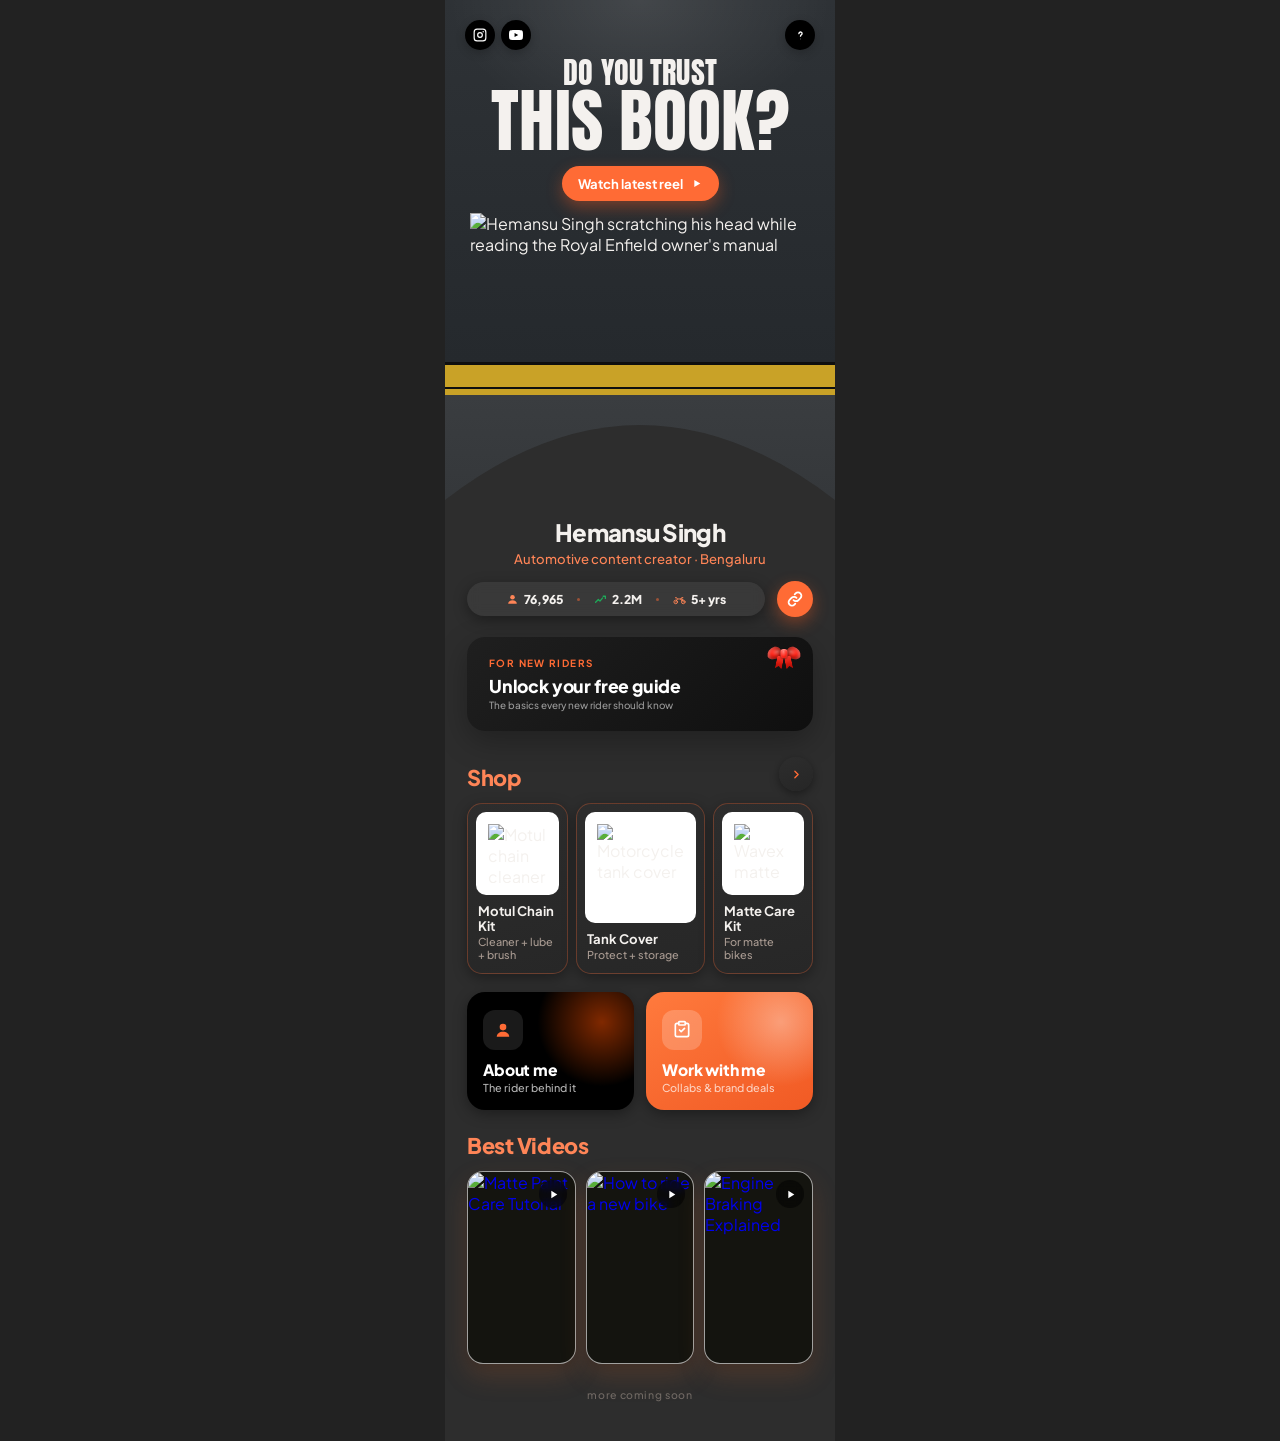
==== commit f0da867e: "Add files via upload" ====
--- a/src/index.html
+++ b/src/index.html
@@ -6,8 +6,7 @@
 <link rel="stylesheet" href="style.css?v=20261026">
 <title>OG Ladka — Links</title>
 <meta name="description" content="OG Ladka — bikes, simplified. Gear, guides & links for Indian riders." />
-<link rel="preload" as="image" href="images/33-first-service-checklist-og-ladka.webp" fetchpriority="high" />
-<link rel="preload" as="image" href="images/33-first-service-checklist-hair.webp" />
+<link rel="preload" as="image" href="images/34-trust-this-book-og-ladka.webp" fetchpriority="high" />
 <link rel="preconnect" href="https://fonts.googleapis.com" />
 <link rel="preconnect" href="https://fonts.gstatic.com" crossorigin />
 <link href="https://fonts.googleapis.com/css2?family=Anton&family=Plus+Jakarta+Sans:wght@400;500;600;700;800&display=swap" rel="stylesheet" />
@@ -62,12 +61,12 @@
     </div>
     <!-- HERO = latest video. Change the headline, image and reel link for each new video (ad-top--left = left-aligned type),
          and add the video to the Video Links page. -->
-    <div class="ad-top ad-top--left">
+    <div class="ad-top">
       <p class="ad-head">
-        <span class="ad-l1">Your first service</span>
-        <span class="ad-l2">checklist</span>
+        <span class="ad-l1">Do you trust</span>
+        <span class="ad-l2">this book?</span>
       </p>
-      <a class="ad-cta" href="https://www.instagram.com/reel/De69I2npkMJ/" target="_blank" rel="noopener" data-label="Hero: Watch Latest Reel" data-category="Hero">
+      <a class="ad-cta" href="https://www.instagram.com/reel/DfkQR4FtLWE/" target="_blank" rel="noopener" data-label="Hero: Watch Latest Reel" data-category="Hero">
         Watch latest reel
         <svg viewBox="0 0 24 24" aria-hidden="true"><path d="M8 5.5v13l11-6.5z"/></svg>
       </a>
@@ -79,9 +78,8 @@
       <span class="smoke s4"></span>
     </div>
     <span class="hero-glow" aria-hidden="true"></span>
-    <div class="ad-figure">
-      <img class="ad-photo" fetchpriority="high" src="images/33-first-service-checklist-og-ladka.webp" alt="Hemansu Singh holding a checklist beside his Royal Enfield Classic 350" />
-      <img class="ad-hair" fetchpriority="high" src="images/33-first-service-checklist-hair.webp" alt="" aria-hidden="true" />
+    <div class="ad-figure ad-figure--book">
+      <img class="ad-photo" fetchpriority="high" src="images/34-trust-this-book-og-ladka.webp" alt="Hemansu Singh scratching his head while reading the Royal Enfield owner's manual" />
     </div>
     <nav class="home-socials">
       <a href="https://instagram.com/ogladkaa" target="_blank" rel="noopener" data-label="Social: Instagram" data-category="Social" aria-label="Instagram"><svg viewBox="0 0 24 24" fill="none" stroke="currentColor" stroke-width="2" stroke-linecap="round" stroke-linejoin="round"><rect x="2" y="2" width="20" height="20" rx="5"/><circle cx="12" cy="12" r="4"/><circle cx="17.5" cy="6.5" r="1.2" fill="currentColor" stroke="none"/></svg></a>
--- a/src/style.css
+++ b/src/style.css
@@ -1030,6 +1030,8 @@
   z-index: 3;
 }
 .ad-photo { display: block; width: 100%; height: 100%; }
+/* "Do you trust this book?" hero: upper-body shot, a little smaller so the head clears the button */
+.ad-figure--book { width: min(340px, 87vw); bottom: max(37px, calc(198px - 41.4vw)); }   /* head clears the button, book clears the arch */
 
 /* light mode: no glow behind the home hero */
 body:not([data-theme="dark"]) .hero-ad .hero-smoke,
